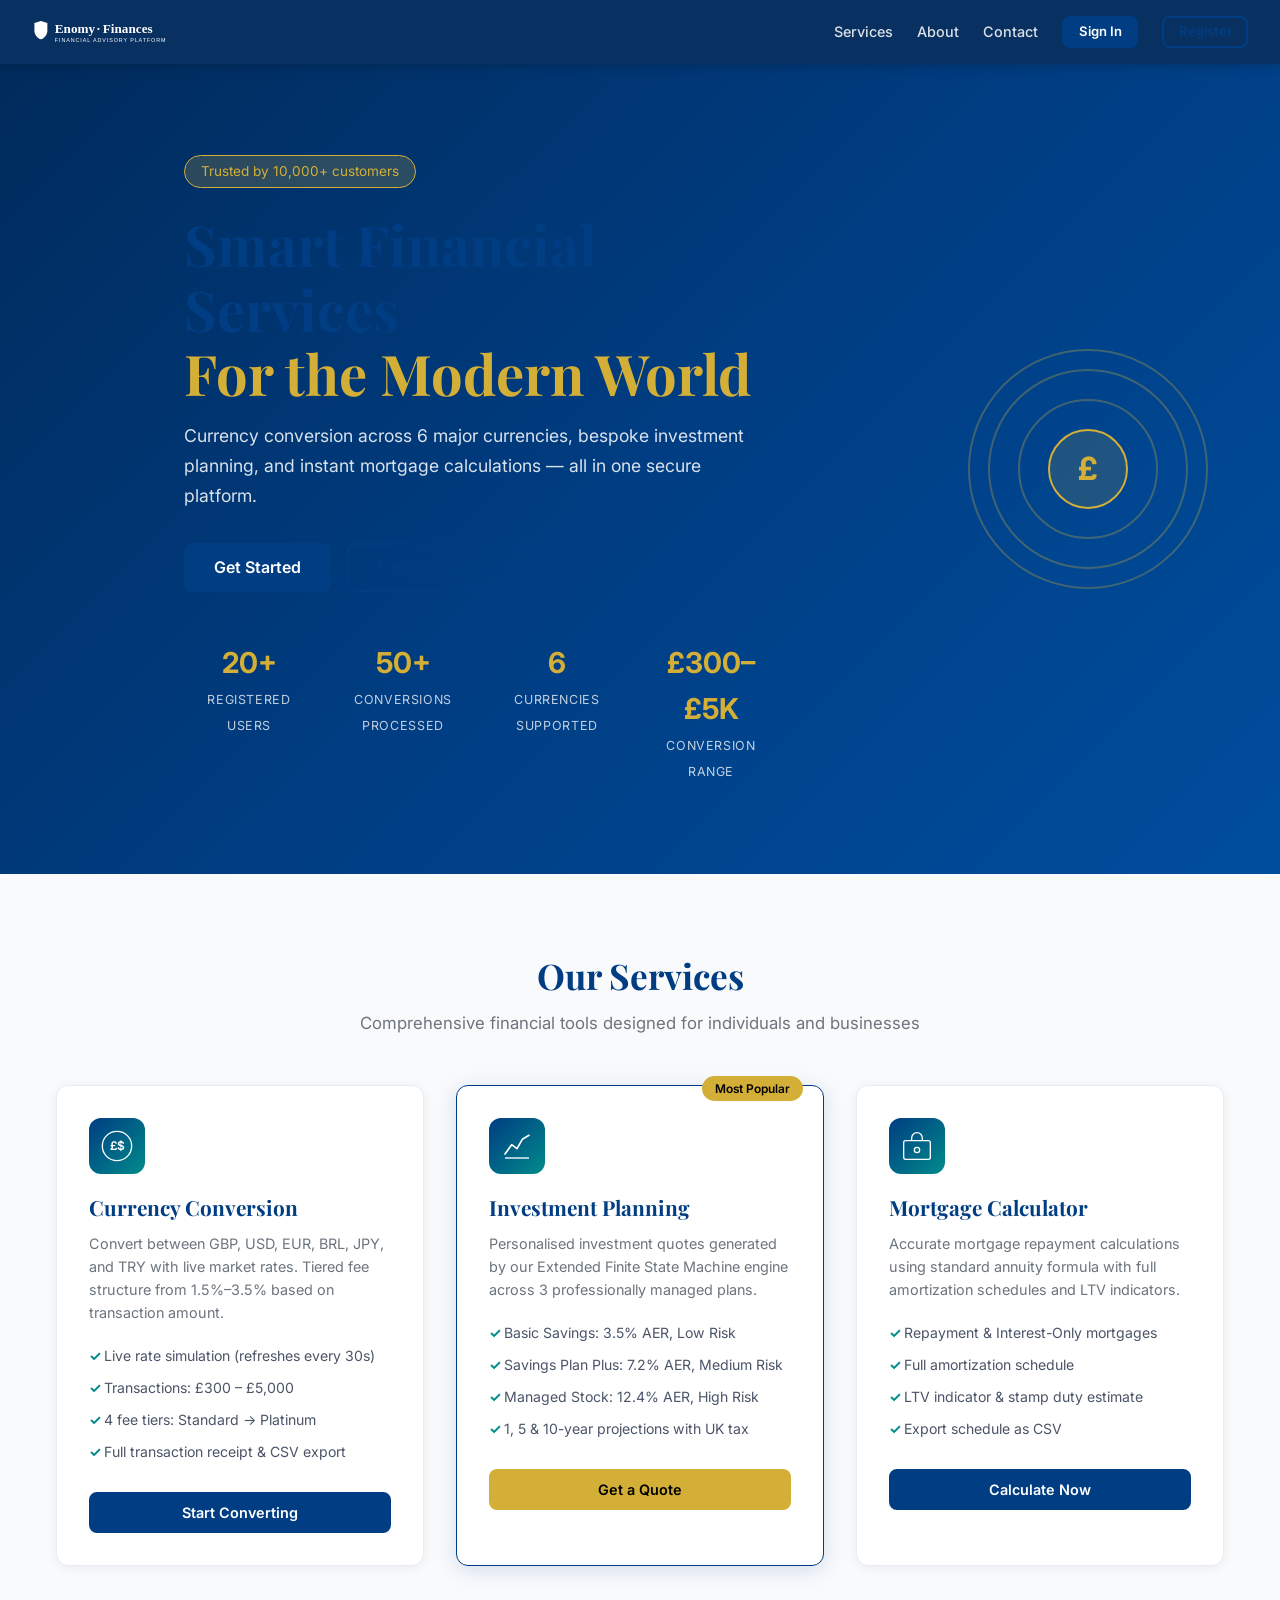
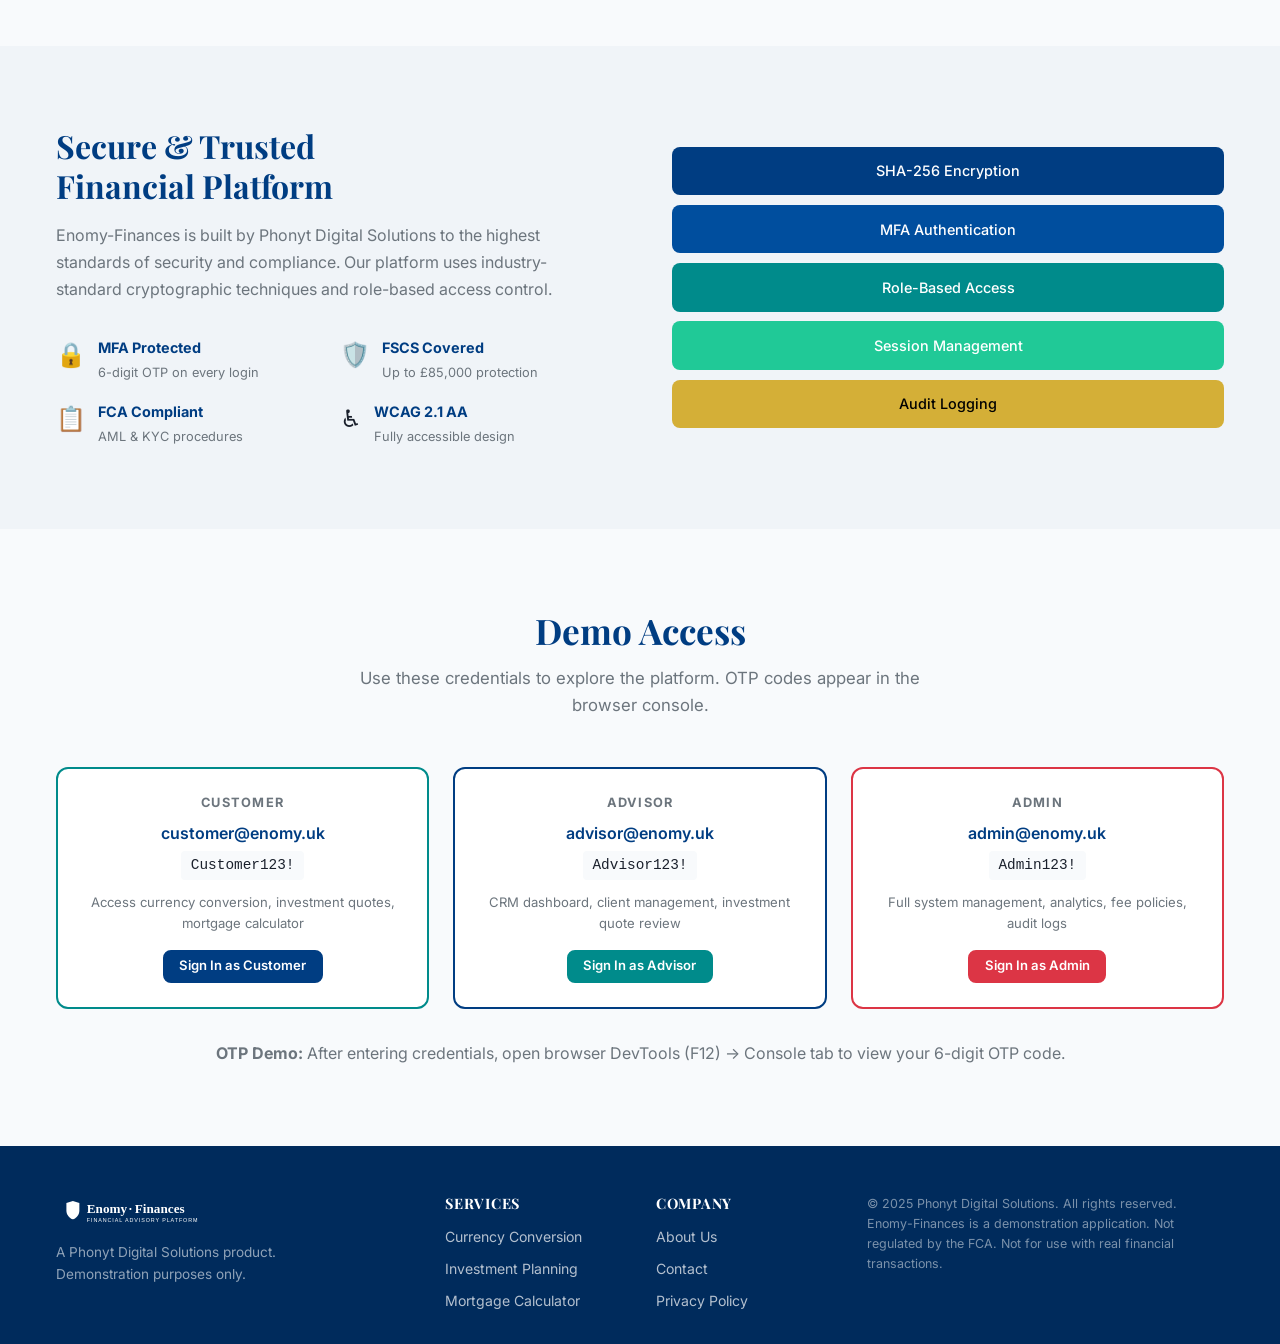
==== index.html @ 4d6f440e "Initial commit: Enomy-Finances platform v1.0 - MFA, Currency Conversion, Investment Quote Generator" ====
<!DOCTYPE html>
<html lang="en">
<head>
  <meta charset="UTF-8">
  <meta name="viewport" content="width=device-width, initial-scale=1.0">
  <meta name="description" content="Enomy-Finances — Professional currency conversion, investment planning, and mortgage calculation services by Phonyt Digital Solutions.">
  <title>Enomy-Finances | Phonyt Digital Solutions</title>
  <link rel="icon" type="image/svg+xml" href="assets/images/icons/favicon.svg">
  <link rel="preconnect" href="https://fonts.googleapis.com">
  <link rel="preconnect" href="https://fonts.gstatic.com" crossorigin>
  <link href="https://fonts.googleapis.com/css2?family=Playfair+Display:wght@400;600;700&family=Inter:wght@300;400;500;600;700&display=swap" rel="stylesheet">
  <link rel="stylesheet" href="css/global.css">
  <link rel="stylesheet" href="css/components.css">
</head>
<body>

  <!-- Skip navigation for accessibility -->
  <a href="#main-content" class="skip-nav">Skip to main content</a>

  <!-- ── Navbar ──────────────────────────────────────────────── -->
  <nav class="navbar" role="navigation" aria-label="Main navigation">
    <div class="navbar__brand">
      <img src="assets/images/logo.svg" alt="Enomy-Finances logo" class="navbar__logo" width="180" height="40">
    </div>
    <button class="navbar__toggle" id="navbar-toggle" aria-expanded="false" aria-controls="navbar-links" aria-label="Toggle navigation">
      <span></span><span></span><span></span>
    </button>
    <ul class="navbar__links" id="navbar-links" role="list">
      <li><a href="#services"   class="navbar__link">Services</a></li>
      <li><a href="#about"      class="navbar__link">About</a></li>
      <li><a href="#contact"    class="navbar__link">Contact</a></li>
      <li>
        <button class="btn btn-primary btn-sm" id="open-login-btn" aria-haspopup="dialog">
          Sign In
        </button>
      </li>
      <li>
        <button class="btn btn-ghost btn-sm" id="open-register-btn" aria-haspopup="dialog">
          Register
        </button>
      </li>
    </ul>
  </nav>

  <!-- ── Hero ──────────────────────────────────────────────────── -->
  <main id="main-content">
    <section class="hero" aria-label="Welcome banner">
      <div class="hero__content container">
        <div class="hero__badge">Trusted by 10,000+ customers</div>
        <h1 class="hero__title">
          Smart Financial Services<br>
          <span class="hero__title--accent">For the Modern World</span>
        </h1>
        <p class="hero__subtitle">
          Currency conversion across 6 major currencies, bespoke investment planning,
          and instant mortgage calculations — all in one secure platform.
        </p>
        <div class="hero__cta">
          <button class="btn btn-primary btn-lg" id="hero-signin-btn">
            Get Started
          </button>
          <a href="#services" class="btn btn-ghost btn-lg">
            Explore Services
          </a>
        </div>
        <div class="hero__stats" aria-label="Platform statistics">
          <div class="hero__stat">
            <span class="hero__stat-value" id="stat-users">20+</span>
            <span class="hero__stat-label">Registered Users</span>
          </div>
          <div class="hero__stat">
            <span class="hero__stat-value" id="stat-conversions">50+</span>
            <span class="hero__stat-label">Conversions Processed</span>
          </div>
          <div class="hero__stat">
            <span class="hero__stat-value">6</span>
            <span class="hero__stat-label">Currencies Supported</span>
          </div>
          <div class="hero__stat">
            <span class="hero__stat-value">£300–£5K</span>
            <span class="hero__stat-label">Conversion Range</span>
          </div>
        </div>
      </div>
      <div class="hero__visual" aria-hidden="true">
        <div class="hero__globe">
          <div class="globe-ring globe-ring--1"></div>
          <div class="globe-ring globe-ring--2"></div>
          <div class="globe-ring globe-ring--3"></div>
          <div class="globe-center">
            <span>£</span>
          </div>
        </div>
      </div>
    </section>

    <!-- ── Services ─────────────────────────────────────────── -->
    <section class="section section--light" id="services" aria-label="Our services">
      <div class="container">
        <div class="section__header">
          <h2 class="section__title">Our Services</h2>
          <p class="section__subtitle">Comprehensive financial tools designed for individuals and businesses</p>
        </div>
        <div class="services-grid" role="list">
          <article class="service-card" role="listitem">
            <div class="service-card__icon" aria-hidden="true">
              <svg viewBox="0 0 48 48" fill="none" xmlns="http://www.w3.org/2000/svg">
                <circle cx="24" cy="24" r="22" stroke="currentColor" stroke-width="2"/>
                <text x="24" y="30" text-anchor="middle" font-size="18" fill="currentColor" font-weight="600">£$</text>
              </svg>
            </div>
            <h3 class="service-card__title">Currency Conversion</h3>
            <p class="service-card__desc">
              Convert between GBP, USD, EUR, BRL, JPY, and TRY with live market rates.
              Tiered fee structure from 1.5%–3.5% based on transaction amount.
            </p>
            <ul class="service-card__features">
              <li>Live rate simulation (refreshes every 30s)</li>
              <li>Transactions: £300 – £5,000</li>
              <li>4 fee tiers: Standard → Platinum</li>
              <li>Full transaction receipt &amp; CSV export</li>
            </ul>
            <button class="btn btn-primary service-card__cta" onclick="document.getElementById('open-login-btn').click()">
              Start Converting
            </button>
          </article>

          <article class="service-card service-card--featured" role="listitem">
            <div class="service-card__badge">Most Popular</div>
            <div class="service-card__icon" aria-hidden="true">
              <svg viewBox="0 0 48 48" fill="none" xmlns="http://www.w3.org/2000/svg">
                <polyline points="6,36 16,22 24,28 32,14 42,8" stroke="currentColor" stroke-width="2.5" stroke-linecap="round" stroke-linejoin="round"/>
                <line x1="6" y1="42" x2="42" y2="42" stroke="currentColor" stroke-width="2"/>
              </svg>
            </div>
            <h3 class="service-card__title">Investment Planning</h3>
            <p class="service-card__desc">
              Personalised investment quotes generated by our Extended Finite State Machine
              engine across 3 professionally managed plans.
            </p>
            <ul class="service-card__features">
              <li>Basic Savings: 3.5% AER, Low Risk</li>
              <li>Savings Plan Plus: 7.2% AER, Medium Risk</li>
              <li>Managed Stock: 12.4% AER, High Risk</li>
              <li>1, 5 &amp; 10-year projections with UK tax</li>
            </ul>
            <button class="btn btn-accent service-card__cta" onclick="document.getElementById('open-login-btn').click()">
              Get a Quote
            </button>
          </article>

          <article class="service-card" role="listitem">
            <div class="service-card__icon" aria-hidden="true">
              <svg viewBox="0 0 48 48" fill="none" xmlns="http://www.w3.org/2000/svg">
                <rect x="4" y="16" width="40" height="28" rx="3" stroke="currentColor" stroke-width="2"/>
                <path d="M16 16V12a8 8 0 0 1 16 0v4" stroke="currentColor" stroke-width="2"/>
                <circle cx="24" cy="30" r="4" stroke="currentColor" stroke-width="2"/>
              </svg>
            </div>
            <h3 class="service-card__title">Mortgage Calculator</h3>
            <p class="service-card__desc">
              Accurate mortgage repayment calculations using standard annuity formula with
              full amortization schedules and LTV indicators.
            </p>
            <ul class="service-card__features">
              <li>Repayment &amp; Interest-Only mortgages</li>
              <li>Full amortization schedule</li>
              <li>LTV indicator &amp; stamp duty estimate</li>
              <li>Export schedule as CSV</li>
            </ul>
            <button class="btn btn-primary service-card__cta" onclick="document.getElementById('open-login-btn').click()">
              Calculate Now
            </button>
          </article>
        </div>
      </div>
    </section>

    <!-- ── About / Trust ────────────────────────────────────── -->
    <section class="section" id="about" aria-label="About Enomy-Finances">
      <div class="container">
        <div class="about-grid">
          <div class="about-grid__text">
            <h2>Secure &amp; Trusted<br>Financial Platform</h2>
            <p>
              Enomy-Finances is built by Phonyt Digital Solutions to the highest standards
              of security and compliance. Our platform uses industry-standard cryptographic
              techniques and role-based access control.
            </p>
            <div class="trust-badges">
              <div class="trust-badge">
                <span class="trust-badge__icon">🔒</span>
                <div>
                  <strong>MFA Protected</strong>
                  <small>6-digit OTP on every login</small>
                </div>
              </div>
              <div class="trust-badge">
                <span class="trust-badge__icon">🛡️</span>
                <div>
                  <strong>FSCS Covered</strong>
                  <small>Up to £85,000 protection</small>
                </div>
              </div>
              <div class="trust-badge">
                <span class="trust-badge__icon">📋</span>
                <div>
                  <strong>FCA Compliant</strong>
                  <small>AML &amp; KYC procedures</small>
                </div>
              </div>
              <div class="trust-badge">
                <span class="trust-badge__icon">♿</span>
                <div>
                  <strong>WCAG 2.1 AA</strong>
                  <small>Fully accessible design</small>
                </div>
              </div>
            </div>
          </div>
          <div class="about-grid__visual" aria-hidden="true">
            <div class="security-diagram">
              <div class="sec-layer sec-layer--1">SHA-256 Encryption</div>
              <div class="sec-layer sec-layer--2">MFA Authentication</div>
              <div class="sec-layer sec-layer--3">Role-Based Access</div>
              <div class="sec-layer sec-layer--4">Session Management</div>
              <div class="sec-layer sec-layer--5">Audit Logging</div>
            </div>
          </div>
        </div>
      </div>
    </section>

    <!-- ── Demo Credentials ─────────────────────────────────── -->
    <section class="section section--light" id="contact" aria-label="Demo credentials">
      <div class="container">
        <div class="section__header">
          <h2 class="section__title">Demo Access</h2>
          <p class="section__subtitle">Use these credentials to explore the platform. OTP codes appear in the browser console.</p>
        </div>
        <div class="demo-creds-grid">
          <div class="demo-cred-card demo-cred-card--customer">
            <div class="demo-cred-card__role">Customer</div>
            <div class="demo-cred-card__email">customer@enomy.uk</div>
            <div class="demo-cred-card__pass">Customer123!</div>
            <p class="demo-cred-card__note">Access currency conversion, investment quotes, mortgage calculator</p>
            <button class="btn btn-primary btn-sm" onclick="prefillLogin('customer@enomy.uk','Customer123!')">
              Sign In as Customer
            </button>
          </div>
          <div class="demo-cred-card demo-cred-card--advisor">
            <div class="demo-cred-card__role">Advisor</div>
            <div class="demo-cred-card__email">advisor@enomy.uk</div>
            <div class="demo-cred-card__pass">Advisor123!</div>
            <p class="demo-cred-card__note">CRM dashboard, client management, investment quote review</p>
            <button class="btn btn-secondary btn-sm" onclick="prefillLogin('advisor@enomy.uk','Advisor123!')">
              Sign In as Advisor
            </button>
          </div>
          <div class="demo-cred-card demo-cred-card--admin">
            <div class="demo-cred-card__role">Admin</div>
            <div class="demo-cred-card__email">admin@enomy.uk</div>
            <div class="demo-cred-card__pass">Admin123!</div>
            <p class="demo-cred-card__note">Full system management, analytics, fee policies, audit logs</p>
            <button class="btn btn-danger btn-sm" onclick="prefillLogin('admin@enomy.uk','Admin123!')">
              Sign In as Admin
            </button>
          </div>
        </div>
        <p class="text-center text-muted mt-lg">
          <strong>OTP Demo:</strong> After entering credentials, open browser DevTools (F12) &rarr; Console tab to view your 6-digit OTP code.
        </p>
      </div>
    </section>
  </main>

  <!-- ── Footer ────────────────────────────────────────────── -->
  <footer class="footer" role="contentinfo">
    <div class="footer__inner container">
      <div class="footer__brand">
        <img src="assets/images/logo.svg" alt="Enomy-Finances" width="160" height="36">
        <p>A Phonyt Digital Solutions product.<br>Demonstration purposes only.</p>
      </div>
      <div class="footer__links">
        <h4>Services</h4>
        <ul>
          <li><a href="#services">Currency Conversion</a></li>
          <li><a href="#services">Investment Planning</a></li>
          <li><a href="#services">Mortgage Calculator</a></li>
        </ul>
      </div>
      <div class="footer__links">
        <h4>Company</h4>
        <ul>
          <li><a href="#about">About Us</a></li>
          <li><a href="#contact">Contact</a></li>
          <li><a href="#" onclick="return false">Privacy Policy</a></li>
        </ul>
      </div>
      <div class="footer__legal">
        <p>&copy; 2025 Phonyt Digital Solutions. All rights reserved.</p>
        <p>Enomy-Finances is a demonstration application. Not regulated by the FCA.
        Not for use with real financial transactions.</p>
      </div>
    </div>
  </footer>

  <!-- ══════════════════════════════════════════════════════════
       MODALS
       ══════════════════════════════════════════════════════════ -->

  <!-- ── Login Modal ────────────────────────────────────────── -->
  <div class="modal" id="login-modal" role="dialog" aria-modal="true" aria-labelledby="login-modal-title" aria-hidden="true">
    <div class="modal__backdrop" onclick="closeLoginModal()"></div>
    <div class="modal__box modal__box--sm">
      <button class="modal__close" onclick="closeLoginModal()" aria-label="Close login modal">&times;</button>

      <!-- Step 1: Credentials -->
      <div id="login-step-1">
        <div class="modal__header">
          <img src="assets/images/logo.svg" alt="" class="modal__logo" width="140" height="32">
          <h2 class="modal__title" id="login-modal-title">Sign In</h2>
          <p class="modal__subtitle">Secure access to your financial portal</p>
        </div>
        <div class="modal__body">
          <div id="login-error" class="alert alert-danger" role="alert" style="display:none"></div>
          <div id="login-lockout" class="alert alert-warning" role="alert" style="display:none"></div>

          <div class="form-group">
            <label class="form-label" for="login-email">Email Address</label>
            <input type="email" id="login-email" class="form-input" placeholder="your@email.com"
                   autocomplete="username email" required aria-required="true">
          </div>
          <div class="form-group">
            <label class="form-label" for="login-password">Password</label>
            <div class="password-field">
              <input type="password" id="login-password" class="form-input" placeholder="Enter your password"
                     autocomplete="current-password" required aria-required="true">
              <button type="button" class="password-toggle" onclick="togglePassword('login-password', this)" aria-label="Toggle password visibility">
                <svg viewBox="0 0 24 24" fill="none" stroke="currentColor" stroke-width="2" aria-hidden="true">
                  <path d="M1 12s4-8 11-8 11 8 11 8-4 8-11 8-11-8-11-8z"/>
                  <circle cx="12" cy="12" r="3"/>
                </svg>
              </button>
            </div>
          </div>

          <button type="button" class="btn btn-primary btn-full" id="login-submit-btn" onclick="handleLoginSubmit()">
            Continue
          </button>
          <div class="modal__footer-links">
            <span>New to Enomy-Finances?</span>
            <button type="button" class="link-btn" onclick="switchToRegister()">Create account</button>
          </div>
        </div>
      </div>

      <!-- Step 2: OTP Verification -->
      <div id="login-step-2" style="display:none">
        <div class="modal__header">
          <div class="otp-header-icon" aria-hidden="true">🔐</div>
          <h2 class="modal__title">Verify Your Identity</h2>
          <p class="modal__subtitle" id="otp-subtitle">
            A 6-digit code has been sent to your registered contact.
            Check the browser console (F12) for your demo OTP.
          </p>
        </div>
        <div class="modal__body">
          <div id="otp-error" class="alert alert-danger" role="alert" style="display:none"></div>
          <div id="otp-attempts-warning" class="alert alert-warning" style="display:none"></div>

          <div class="otp-timer" role="timer" aria-live="polite">
            Code expires in: <strong id="otp-countdown">3:00</strong>
          </div>

          <div class="otp-input-group" role="group" aria-label="Enter 6-digit OTP">
            <input type="text" class="otp-input" maxlength="1" inputmode="numeric" pattern="[0-9]"
                   id="otp-0" aria-label="OTP digit 1" autocomplete="one-time-code">
            <input type="text" class="otp-input" maxlength="1" inputmode="numeric" pattern="[0-9]"
                   id="otp-1" aria-label="OTP digit 2">
            <input type="text" class="otp-input" maxlength="1" inputmode="numeric" pattern="[0-9]"
                   id="otp-2" aria-label="OTP digit 3">
            <input type="text" class="otp-input" maxlength="1" inputmode="numeric" pattern="[0-9]"
                   id="otp-3" aria-label="OTP digit 4">
            <input type="text" class="otp-input" maxlength="1" inputmode="numeric" pattern="[0-9]"
                   id="otp-4" aria-label="OTP digit 5">
            <input type="text" class="otp-input" maxlength="1" inputmode="numeric" pattern="[0-9]"
                   id="otp-5" aria-label="OTP digit 6">
          </div>

          <button type="button" class="btn btn-primary btn-full" id="otp-submit-btn" onclick="handleOTPSubmit()">
            Verify &amp; Sign In
          </button>
          <div class="modal__footer-links">
            <button type="button" class="link-btn" onclick="backToCredentials()">← Back</button>
            <button type="button" class="link-btn" id="resend-otp-btn" onclick="resendOTP()">Resend code</button>
          </div>
        </div>
      </div>
    </div>
  </div>

  <!-- ── Registration Modal ──────────────────────────────────── -->
  <div class="modal" id="register-modal" role="dialog" aria-modal="true" aria-labelledby="register-modal-title" aria-hidden="true">
    <div class="modal__backdrop" onclick="closeRegisterModal()"></div>
    <div class="modal__box">
      <button class="modal__close" onclick="closeRegisterModal()" aria-label="Close registration modal">&times;</button>
      <div class="modal__header">
        <img src="assets/images/logo.svg" alt="" class="modal__logo" width="140" height="32">
        <h2 class="modal__title" id="register-modal-title">Create Account</h2>
        <p class="modal__subtitle">Join Enomy-Finances today</p>
      </div>
      <div class="modal__body">
        <div id="register-error"   class="alert alert-danger"  role="alert" style="display:none"></div>
        <div id="register-success" class="alert alert-success" role="status"style="display:none"></div>

        <div class="form-row">
          <div class="form-group">
            <label class="form-label" for="reg-firstname">First Name</label>
            <input type="text" id="reg-firstname" class="form-input" placeholder="Jane" required autocomplete="given-name">
          </div>
          <div class="form-group">
            <label class="form-label" for="reg-lastname">Last Name</label>
            <input type="text" id="reg-lastname" class="form-input" placeholder="Smith" required autocomplete="family-name">
          </div>
        </div>
        <div class="form-group">
          <label class="form-label" for="reg-email">Email Address</label>
          <input type="email" id="reg-email" class="form-input" placeholder="jane@example.com" required autocomplete="email">
        </div>
        <div class="form-group">
          <label class="form-label" for="reg-phone">Phone Number (UK)</label>
          <input type="tel" id="reg-phone" class="form-input" placeholder="+44 7700 000000" autocomplete="tel">
        </div>
        <div class="form-group">
          <label class="form-label" for="reg-password">Password</label>
          <div class="password-field">
            <input type="password" id="reg-password" class="form-input" placeholder="Create a strong password"
                   required autocomplete="new-password" oninput="updatePasswordStrength(this.value)">
            <button type="button" class="password-toggle" onclick="togglePassword('reg-password', this)" aria-label="Toggle password visibility">
              <svg viewBox="0 0 24 24" fill="none" stroke="currentColor" stroke-width="2" aria-hidden="true">
                <path d="M1 12s4-8 11-8 11 8 11 8-4 8-11 8-11-8-11-8z"/>
                <circle cx="12" cy="12" r="3"/>
              </svg>
            </button>
          </div>
          <div class="password-strength" id="reg-strength-meter" aria-live="polite">
            <div class="password-strength__bar">
              <div class="strength-segment" id="seg-0"></div>
              <div class="strength-segment" id="seg-1"></div>
              <div class="strength-segment" id="seg-2"></div>
              <div class="strength-segment" id="seg-3"></div>
            </div>
            <span class="password-strength__label" id="strength-label"></span>
          </div>
          <div id="password-hints" class="form-hint"></div>
        </div>
        <div class="form-group">
          <label class="form-label" for="reg-confirm">Confirm Password</label>
          <input type="password" id="reg-confirm" class="form-input" placeholder="Repeat your password"
                 required autocomplete="new-password">
        </div>
        <div class="form-check">
          <input type="checkbox" id="reg-terms" class="form-check-input" required>
          <label for="reg-terms" class="form-check-label">
            I agree to the <a href="#" onclick="return false">Terms of Service</a> and <a href="#" onclick="return false">Privacy Policy</a>
          </label>
        </div>

        <button type="button" class="btn btn-primary btn-full" id="register-submit-btn" onclick="handleRegisterSubmit()">
          Create Account
        </button>
        <div class="modal__footer-links">
          <span>Already have an account?</span>
          <button type="button" class="link-btn" onclick="switchToLogin()">Sign in</button>
        </div>
      </div>
    </div>
  </div>

  <!-- ── Toast Container ──────────────────────────────────── -->
  <div id="toast-container" class="toast-container" aria-live="polite" aria-atomic="false"></div>

  <!-- ══════════════════════════════════════════════════════════
       SCRIPTS — load order matters
       ══════════════════════════════════════════════════════════ -->
  <script src="js/security.js"></script>
  <script src="js/database.js"></script>
  <script src="js/utils.js"></script>
  <script src="data/seed-data.js"></script>
  <script src="js/auth.js"></script>

  <script>
    'use strict';

    // ── Seed database on first load ─────────────────────────
    (function initDB() {
      if (!localStorage.getItem('ef_initialized')) {
        if (typeof SEED_DATA !== 'undefined') {
          db.seedDatabase(SEED_DATA);
          localStorage.setItem('ef_initialized', '1');
          console.log('%c[Enomy-Finances] Demo database seeded.', 'color:#008B8B;font-weight:bold');
        }
      }
    })();

    // ── Live stat counters ──────────────────────────────────
    (function updateStats() {
      const stats = db.getSystemStats();
      const usersEl = document.getElementById('stat-users');
      const convEl  = document.getElementById('stat-conversions');
      if (usersEl) usersEl.textContent = stats.totalUsers + '+';
      if (convEl)  convEl.textContent  = stats.totalConversions + '+';
    })();

    // ── Redirect if already authenticated ──────────────────
    (function checkAuth() {
      if (typeof auth !== 'undefined' && auth.isAuthenticated()) {
        const user = auth.getCurrentUser();
        if (user) {
          const destinations = { Customer: 'customer-portal.html', Advisor: 'advisor-portal.html', Admin: 'admin-portal.html' };
          const dest = destinations[user.role];
          if (dest) window.location.href = dest;
        }
      }
    })();

    // ── OTP state ───────────────────────────────────────────
    let _otpCountdownTimer = null;
    let _pendingUserEmail  = null;

    // ── Modal helpers ───────────────────────────────────────
    function openLoginModal() {
      const m = document.getElementById('login-modal');
      m.style.display = 'flex';
      m.setAttribute('aria-hidden', 'false');
      document.getElementById('login-step-1').style.display = 'block';
      document.getElementById('login-step-2').style.display = 'none';
      clearLoginErrors();
      document.getElementById('login-email')?.focus();
    }

    function closeLoginModal() {
      const m = document.getElementById('login-modal');
      m.style.display = 'none';
      m.setAttribute('aria-hidden', 'true');
      stopOTPCountdown();
    }

    function openRegisterModal() {
      const m = document.getElementById('register-modal');
      m.style.display = 'flex';
      m.setAttribute('aria-hidden', 'false');
      document.getElementById('reg-firstname')?.focus();
    }

    function closeRegisterModal() {
      const m = document.getElementById('register-modal');
      m.style.display = 'none';
      m.setAttribute('aria-hidden', 'true');
    }

    function switchToRegister() { closeLoginModal(); openRegisterModal(); }
    function switchToLogin()    { closeRegisterModal(); openLoginModal(); }
    function prefillLogin(email, pass) {
      openLoginModal();
      setTimeout(() => {
        document.getElementById('login-email').value    = email;
        document.getElementById('login-password').value = pass;
      }, 50);
    }

    function clearLoginErrors() {
      ['login-error','login-lockout','otp-error','otp-attempts-warning'].forEach(id => {
        const el = document.getElementById(id);
        if (el) { el.style.display = 'none'; el.textContent = ''; }
      });
    }

    function showLoginError(msg) {
      const el = document.getElementById('login-error');
      if (el) { el.textContent = msg; el.style.display = 'block'; }
    }

    function showOTPError(msg) {
      const el = document.getElementById('otp-error');
      if (el) { el.textContent = msg; el.style.display = 'block'; }
    }

    // ── Login Step 1 ────────────────────────────────────────
    async function handleLoginSubmit() {
      const email    = document.getElementById('login-email')?.value?.trim();
      const password = document.getElementById('login-password')?.value;
      const btn      = document.getElementById('login-submit-btn');
      clearLoginErrors();

      if (!email || !password) { showLoginError('Please enter your email and password.'); return; }

      btn.disabled = true; btn.textContent = 'Signing in…';

      try {
        const result = await auth.login(email, password);

        if (result.success) {
          _pendingUserEmail = email;
          // Show step 2
          document.getElementById('login-step-1').style.display = 'none';
          document.getElementById('login-step-2').style.display = 'block';
          startOTPCountdown(180); // 3 minutes
          document.getElementById('otp-0')?.focus();
        } else {
          if (result.locked) {
            const lockoutEl = document.getElementById('login-lockout');
            if (lockoutEl) {
              lockoutEl.textContent = result.message || 'Account locked due to too many failed attempts. Please try again in 15 minutes.';
              lockoutEl.style.display = 'block';
            }
          } else {
            showLoginError(result.message || 'Invalid email or password.');
          }
        }
      } catch (e) {
        console.error('[Login]', e);
        showLoginError('An unexpected error occurred. Please try again.');
      } finally {
        btn.disabled = false; btn.textContent = 'Continue';
      }
    }

    function backToCredentials() {
      stopOTPCountdown();
      document.getElementById('login-step-1').style.display = 'block';
      document.getElementById('login-step-2').style.display = 'none';
      clearOTPInputs();
    }

    async function resendOTP() {
      stopOTPCountdown();
      clearOTPInputs();
      clearLoginErrors();

      if (!_pendingUserEmail) return;
      const user = db.findUserByEmail(_pendingUserEmail);
      if (user) {
        auth.generateAndSendOTP(user);
        startOTPCountdown(180);
        showToast('A new OTP code has been sent. Check the browser console.', 'info');
      }
    }

    // ── Login Step 2 (OTP) ──────────────────────────────────
    async function handleOTPSubmit() {
      const digits = Array.from({ length: 6 }, (_, i) => document.getElementById(`otp-${i}`)?.value || '').join('');
      const btn    = document.getElementById('otp-submit-btn');

      if (digits.length !== 6 || !/^\d{6}$/.test(digits)) {
        showOTPError('Please enter all 6 digits of your OTP code.'); return;
      }

      btn.disabled = true; btn.textContent = 'Verifying…';

      try {
        const result = await auth.completeLogin(digits);

        if (result.success) {
          stopOTPCountdown();
          closeLoginModal();

          // Redirect based on role
          const destinations = { Customer: 'customer-portal.html', Advisor: 'advisor-portal.html', Admin: 'admin-portal.html' };
          const dest = destinations[result.user?.role];
          if (dest) {
            showToast(`Welcome back, ${result.user?.name || result.user?.fullName || 'User'}!`, 'success');
            setTimeout(() => window.location.href = dest, 800);
          } else {
            showLoginError('Unknown role. Contact support.');
          }
        } else {
          const warning = document.getElementById('otp-attempts-warning');
          showOTPError(result.message || 'Invalid OTP code.');
          if (result.attemptsLeft !== undefined && warning) {
            warning.textContent = `${result.attemptsLeft} attempt${result.attemptsLeft !== 1 ? 's' : ''} remaining.`;
            warning.style.display = 'block';
          }
          clearOTPInputs();
          document.getElementById('otp-0')?.focus();
        }
      } catch (e) {
        console.error('[OTP]', e);
        showOTPError('Verification failed. Please try again.');
      } finally {
        btn.disabled = false; btn.textContent = 'Verify & Sign In';
      }
    }

    function clearOTPInputs() {
      for (let i = 0; i < 6; i++) {
        const el = document.getElementById(`otp-${i}`);
        if (el) el.value = '';
      }
    }

    // ── OTP countdown ───────────────────────────────────────
    function startOTPCountdown(seconds) {
      const el = document.getElementById('otp-countdown');
      let remaining = seconds;

      function tick() {
        if (!el) return;
        const m = Math.floor(remaining / 60);
        const s = remaining % 60;
        el.textContent = `${m}:${String(s).padStart(2, '0')}`;
        if (remaining <= 0) {
          stopOTPCountdown();
          showOTPError('OTP code has expired. Please request a new code.');
          document.getElementById('otp-submit-btn')?.setAttribute('disabled', 'true');
          return;
        }
        if (remaining <= 30) el.style.color = '#DC3545';
        remaining--;
      }

      tick();
      _otpCountdownTimer = setInterval(tick, 1000);
    }

    function stopOTPCountdown() {
      if (_otpCountdownTimer) { clearInterval(_otpCountdownTimer); _otpCountdownTimer = null; }
      const el = document.getElementById('otp-countdown');
      if (el) { el.textContent = '3:00'; el.style.color = ''; }
    }

    // ── OTP input: auto-advance & paste ────────────────────
    document.querySelectorAll('.otp-input').forEach((input, idx, inputs) => {
      input.addEventListener('input', e => {
        const val = e.target.value.replace(/\D/g, '');
        e.target.value = val.slice(0, 1);
        if (val && idx < inputs.length - 1) inputs[idx + 1].focus();
        if (idx === inputs.length - 1 && val) handleOTPSubmit();
      });
      input.addEventListener('keydown', e => {
        if (e.key === 'Backspace' && !e.target.value && idx > 0) inputs[idx - 1].focus();
        if (e.key === 'ArrowLeft'  && idx > 0) inputs[idx - 1].focus();
        if (e.key === 'ArrowRight' && idx < inputs.length - 1) inputs[idx + 1].focus();
      });
      input.addEventListener('paste', e => {
        e.preventDefault();
        const pasted = (e.clipboardData || window.clipboardData).getData('text').replace(/\D/g, '').slice(0, 6);
        pasted.split('').forEach((ch, i) => { if (inputs[idx + i]) inputs[idx + i].value = ch; });
        const next = inputs[Math.min(idx + pasted.length, inputs.length - 1)];
        next?.focus();
        if (pasted.length === 6) setTimeout(handleOTPSubmit, 50);
      });
    });

    // ── Register handler ─────────────────────────────────────
    async function handleRegisterSubmit() {
      const btn    = document.getElementById('register-submit-btn');
      const errEl  = document.getElementById('register-error');
      const succEl = document.getElementById('register-success');
      if (errEl)  { errEl.style.display = 'none'; errEl.textContent = ''; }
      if (succEl) succEl.style.display = 'none';

      const firstName = document.getElementById('reg-firstname')?.value?.trim();
      const lastName  = document.getElementById('reg-lastname')?.value?.trim();
      const email     = document.getElementById('reg-email')?.value?.trim();
      const phone     = document.getElementById('reg-phone')?.value?.trim();
      const password  = document.getElementById('reg-password')?.value;
      const confirm   = document.getElementById('reg-confirm')?.value;
      const terms     = document.getElementById('reg-terms')?.checked;

      if (!firstName || !lastName) { if (errEl) { errEl.textContent = 'Please enter your full name.'; errEl.style.display = 'block'; } return; }
      if (!email) { if (errEl) { errEl.textContent = 'Please enter your email address.'; errEl.style.display = 'block'; } return; }
      if (!password) { if (errEl) { errEl.textContent = 'Please create a password.'; errEl.style.display = 'block'; } return; }
      if (password !== confirm) { if (errEl) { errEl.textContent = 'Passwords do not match.'; errEl.style.display = 'block'; } return; }
      if (!terms) { if (errEl) { errEl.textContent = 'You must agree to the Terms of Service.'; errEl.style.display = 'block'; } return; }

      btn.disabled = true; btn.textContent = 'Creating account…';

      try {
        const result = await auth.register({
          name: `${firstName} ${lastName}`,
          fullName: `${firstName} ${lastName}`,
          email, phone, password, role: 'Customer'
        });

        if (result.success) {
          if (succEl) { succEl.textContent = 'Account created! Redirecting to sign in…'; succEl.style.display = 'block'; }
          setTimeout(() => { closeRegisterModal(); openLoginModal(); }, 1500);
        } else {
          if (errEl) { errEl.textContent = result.message || 'Registration failed. Please try again.'; errEl.style.display = 'block'; }
        }
      } catch (e) {
        console.error('[Register]', e);
        if (errEl) { errEl.textContent = 'Unexpected error. Please try again.'; errEl.style.display = 'block'; }
      } finally {
        btn.disabled = false; btn.textContent = 'Create Account';
      }
    }

    // ── Password strength meter ──────────────────────────────
    function updatePasswordStrength(password) {
      if (typeof analyzePasswordStrength === 'undefined') return;
      const result   = analyzePasswordStrength(password);
      const segments = document.querySelectorAll('.strength-segment');
      const labelEl  = document.getElementById('strength-label');
      const hintsEl  = document.getElementById('password-hints');

      segments.forEach((seg, i) => {
        seg.style.backgroundColor = i < result.score ? result.color : '#E2E8F0';
      });

      if (labelEl) { labelEl.textContent = password ? result.label : ''; labelEl.style.color = result.color; }
      if (hintsEl && result.suggestions.length) {
        hintsEl.textContent = result.suggestions[0];
        hintsEl.style.color = '#6C757D';
      } else if (hintsEl) {
        hintsEl.textContent = '';
      }
    }

    // ── Toggle password visibility ──────────────────────────
    function togglePassword(inputId, btn) {
      const input = document.getElementById(inputId);
      if (!input) return;
      const isText = input.type === 'text';
      input.type = isText ? 'password' : 'text';
      btn.setAttribute('aria-label', isText ? 'Show password' : 'Hide password');
    }

    // ── Navbar toggle (mobile) ──────────────────────────────
    document.getElementById('navbar-toggle')?.addEventListener('click', function() {
      const links   = document.getElementById('navbar-links');
      const expanded = this.getAttribute('aria-expanded') === 'true';
      this.setAttribute('aria-expanded', !expanded);
      links?.classList.toggle('navbar__links--open');
    });

    // ── Keyboard: close modals with Escape ──────────────────
    document.addEventListener('keydown', e => {
      if (e.key === 'Escape') {
        closeLoginModal();
        closeRegisterModal();
      }
    });

    // ── Bind open buttons ───────────────────────────────────
    document.getElementById('open-login-btn')?.addEventListener('click', openLoginModal);
    document.getElementById('open-register-btn')?.addEventListener('click', openRegisterModal);
    document.getElementById('hero-signin-btn')?.addEventListener('click', openLoginModal);

    // ── Enter key submit ────────────────────────────────────
    document.getElementById('login-password')?.addEventListener('keydown', e => { if (e.key === 'Enter') handleLoginSubmit(); });
    document.getElementById('login-email')?.addEventListener('keydown', e => { if (e.key === 'Enter') document.getElementById('login-password')?.focus(); });

    // ── showToast shim (before utils.js fully initialised) ──
    function showToast(msg, type = 'info', duration = 3000, title = '') {
      if (typeof window._showToast !== 'undefined') { window._showToast(msg, type, duration, title); return; }
      const container = document.getElementById('toast-container');
      if (!container) return;
      const toast = document.createElement('div');
      toast.className = `toast toast--${type}`;
      toast.innerHTML = `${title ? `<strong>${title}</strong> ` : ''}${msg}`;
      container.appendChild(toast);
      setTimeout(() => { toast.classList.add('toast--hiding'); setTimeout(() => toast.remove(), 400); }, duration);
    }
  </script>

  <style>
    /* ── Landing page specific styles ────────────────────── */
    .hero { display: flex; align-items: center; min-height: 90vh; background: linear-gradient(135deg, #002B5C 0%, #003D82 50%, #004E9E 100%); color: #fff; overflow: hidden; position: relative; padding: 4rem 2rem; }
    .hero__content { flex: 1; max-width: 640px; z-index: 1; }
    .hero__badge { display: inline-block; background: rgba(212,175,55,0.2); color: #D4AF37; border: 1px solid #D4AF37; padding: .3rem 1rem; border-radius: 20px; font-size: .85rem; margin-bottom: 1.5rem; }
    .hero__title { font-size: clamp(2.2rem, 5vw, 3.5rem); font-family: 'Playfair Display', serif; margin-bottom: 1rem; line-height: 1.15; }
    .hero__title--accent { color: #D4AF37; }
    .hero__subtitle { font-size: 1.1rem; opacity: .85; margin-bottom: 2rem; line-height: 1.7; }
    .hero__cta { display: flex; gap: 1rem; flex-wrap: wrap; margin-bottom: 3rem; }
    .hero__stats { display: grid; grid-template-columns: repeat(4, 1fr); gap: 1.5rem; }
    .hero__stat { text-align: center; }
    .hero__stat-value { display: block; font-size: 1.8rem; font-weight: 700; color: #D4AF37; }
    .hero__stat-label { font-size: .78rem; opacity: .75; text-transform: uppercase; letter-spacing: .05em; }
    .hero__visual { flex: 0 0 320px; display: flex; align-items: center; justify-content: center; }
    .hero__globe { position: relative; width: 240px; height: 240px; }
    .globe-ring { position: absolute; border: 2px solid rgba(212,175,55,0.3); border-radius: 50%; animation: spin linear infinite; }
    .globe-ring--1 { inset: 0; animation-duration: 12s; }
    .globe-ring--2 { inset: 20px; animation-duration: 20s; animation-direction: reverse; }
    .globe-ring--3 { inset: 50px; animation-duration: 8s; }
    .globe-center { position: absolute; inset: 80px; background: rgba(212,175,55,0.15); border: 2px solid #D4AF37; border-radius: 50%; display: flex; align-items: center; justify-content: center; font-size: 2rem; font-weight: 700; color: #D4AF37; }
    @keyframes spin { to { transform: rotate(360deg); } }

    .section { padding: 5rem 2rem; }
    .section--light { background: #F8FAFC; }
    .section__header { text-align: center; margin-bottom: 3rem; }
    .section__title { font-size: 2.2rem; font-family: 'Playfair Display', serif; color: #003D82; margin-bottom: .75rem; }
    .section__subtitle { color: #6C757D; font-size: 1.05rem; max-width: 600px; margin: 0 auto; }

    .services-grid { display: grid; grid-template-columns: repeat(auto-fit, minmax(280px, 1fr)); gap: 2rem; }
    .service-card { background: #fff; border-radius: 12px; padding: 2rem; box-shadow: 0 2px 12px rgba(0,0,0,.06); border: 1px solid #E8EDF5; position: relative; transition: transform .2s, box-shadow .2s; }
    .service-card:hover { transform: translateY(-4px); box-shadow: 0 8px 24px rgba(0,61,130,.12); }
    .service-card--featured { border-color: #003D82; box-shadow: 0 4px 20px rgba(0,61,130,.15); }
    .service-card__badge { position: absolute; top: -10px; right: 20px; background: #D4AF37; color: #000; padding: .2rem .8rem; border-radius: 20px; font-size: .75rem; font-weight: 600; }
    .service-card__icon { width: 56px; height: 56px; background: linear-gradient(135deg, #003D82, #008B8B); border-radius: 12px; padding: 12px; margin-bottom: 1.25rem; color: #fff; }
    .service-card__title { font-size: 1.3rem; font-family: 'Playfair Display', serif; color: #003D82; margin-bottom: .75rem; }
    .service-card__desc { color: #6C757D; font-size: .9rem; margin-bottom: 1rem; line-height: 1.6; }
    .service-card__features { list-style: none; padding: 0; margin-bottom: 1.5rem; }
    .service-card__features li { padding: .3rem 0; color: #4A5568; font-size: .88rem; }
    .service-card__features li::before { content: '✓ '; color: #008B8B; font-weight: 700; }
    .service-card__cta { width: 100%; }

    .about-grid { display: grid; grid-template-columns: 1fr 1fr; gap: 4rem; align-items: center; }
    .about-grid h2 { font-size: 2rem; font-family: 'Playfair Display', serif; color: #003D82; margin-bottom: 1rem; }
    .about-grid p { color: #6C757D; line-height: 1.7; margin-bottom: 2rem; }
    .trust-badges { display: grid; grid-template-columns: 1fr 1fr; gap: 1rem; }
    .trust-badge { display: flex; gap: .75rem; align-items: flex-start; }
    .trust-badge__icon { font-size: 1.5rem; flex-shrink: 0; }
    .trust-badge strong { display: block; color: #003D82; font-size: .9rem; }
    .trust-badge small { color: #6C757D; font-size: .8rem; }
    .security-diagram { display: flex; flex-direction: column; gap: .6rem; }
    .sec-layer { padding: .8rem 1.5rem; border-radius: 8px; font-weight: 500; font-size: .9rem; text-align: center; }
    .sec-layer--1 { background: #003D82; color: #fff; }
    .sec-layer--2 { background: #004E9E; color: #fff; }
    .sec-layer--3 { background: #008B8B; color: #fff; }
    .sec-layer--4 { background: #20c997; color: #fff; }
    .sec-layer--5 { background: #D4AF37; color: #000; }

    .demo-creds-grid { display: grid; grid-template-columns: repeat(auto-fit, minmax(250px, 1fr)); gap: 1.5rem; }
    .demo-cred-card { background: #fff; border-radius: 12px; padding: 1.5rem; border: 2px solid; text-align: center; }
    .demo-cred-card--customer { border-color: #008B8B; }
    .demo-cred-card--advisor  { border-color: #003D82; }
    .demo-cred-card--admin    { border-color: #DC3545; }
    .demo-cred-card__role { font-size: .8rem; font-weight: 700; text-transform: uppercase; letter-spacing: .1em; color: #6C757D; margin-bottom: .5rem; }
    .demo-cred-card__email { font-size: 1rem; font-weight: 600; color: #003D82; margin-bottom: .25rem; }
    .demo-cred-card__pass { font-family: monospace; font-size: .9rem; background: #F8FAFC; padding: .2rem .6rem; border-radius: 4px; margin-bottom: .75rem; display: inline-block; }
    .demo-cred-card__note { font-size: .82rem; color: #6C757D; margin-bottom: 1rem; }

    .footer { background: #002B5C; color: rgba(255,255,255,.8); padding: 3rem 2rem 1.5rem; }
    .footer__inner { display: grid; grid-template-columns: 2fr 1fr 1fr 2fr; gap: 2rem; }
    .footer__brand img { margin-bottom: .75rem; filter: brightness(0) invert(1); }
    .footer__brand p { font-size: .85rem; opacity: .7; }
    .footer__links h4 { color: #fff; margin-bottom: .75rem; font-size: .9rem; text-transform: uppercase; letter-spacing: .05em; }
    .footer__links ul { list-style: none; padding: 0; }
    .footer__links li { margin-bottom: .4rem; }
    .footer__links a { color: rgba(255,255,255,.7); text-decoration: none; font-size: .88rem; }
    .footer__links a:hover { color: #D4AF37; }
    .footer__legal { font-size: .78rem; opacity: .6; }

    .modal__logo { display: block; margin: 0 auto 1rem; }
    .otp-header-icon { text-align: center; font-size: 2.5rem; margin-bottom: .5rem; }
    .otp-timer { text-align: center; margin-bottom: 1.25rem; padding: .5rem; background: #F8FAFC; border-radius: 6px; font-size: .9rem; }
    .modal__footer-links { display: flex; justify-content: center; gap: .5rem; margin-top: 1rem; font-size: .87rem; color: #6C757D; }
    .link-btn { background: none; border: none; color: #003D82; cursor: pointer; font-size: .87rem; padding: 0; text-decoration: underline; }
    .link-btn:hover { color: #008B8B; }

    @media (max-width: 768px) {
      .hero { flex-direction: column; text-align: center; }
      .hero__stats { grid-template-columns: 2fr 2fr; }
      .hero__cta { justify-content: center; }
      .hero__visual { display: none; }
      .about-grid { grid-template-columns: 1fr; }
      .trust-badges { grid-template-columns: 1fr; }
      .footer__inner { grid-template-columns: 1fr 1fr; }
    }
    @media (max-width: 480px) {
      .hero__stats { grid-template-columns: 1fr 1fr; }
      .footer__inner { grid-template-columns: 1fr; }
    }
  </style>
</body>
</html>
---- css/global.css ----
/* ============================================================
   ENOMY-FINANCES | global.css
   Design Tokens, Reset, Typography, Layout Utilities
   ============================================================ */

@import url('https://fonts.googleapis.com/css2?family=Playfair+Display:wght@400;600;700&family=Inter:wght@300;400;500;600;700&display=swap');

/* ── Design Tokens ───────────────────────────────────────────── */
:root {
  --c-primary:       #003D82;
  --c-primary-dark:  #002B5C;
  --c-primary-light: #004E9E;
  --c-teal:          #008B8B;
  --c-teal-light:    #00AAAA;
  --c-gold:          #D4AF37;
  --c-success:       #28A745;
  --c-warning:       #FFC107;
  --c-danger:        #DC3545;
  --c-info:          #17A2B8;
  --c-accent:        #20c997;
  --c-muted:         #6C757D;
  --c-white:         #FFFFFF;
  --c-bg:            #F0F4F8;
  --c-surface:       #FFFFFF;
  --c-border:        #E2E8F0;
  --c-text:          #1A202C;
  --c-text-2:        #4A5568;
  --c-text-3:        #718096;

  --font-sans:  'Inter', 'Segoe UI', system-ui, sans-serif;
  --font-serif: 'Playfair Display', Georgia, serif;
  --font-mono:  'Consolas', 'Roboto Mono', monospace;

  --sidebar-w:  240px;
  --header-h:   60px;
  --radius-sm:  4px;
  --radius:     8px;
  --radius-md:  10px;
  --radius-lg:  14px;
  --radius-xl:  20px;
  --shadow-sm:  0 1px 4px rgba(0,0,0,.08);
  --shadow:     0 2px 10px rgba(0,0,0,.10);
  --shadow-md:  0 4px 20px rgba(0,0,0,.12);
  --shadow-lg:  0 8px 32px rgba(0,0,0,.15);
  --transition: 220ms ease;
}

/* ── Reset ───────────────────────────────────────────────────── */
*,*::before,*::after { box-sizing: border-box; margin: 0; padding: 0; }
html { scroll-behavior: smooth; }
body {
  font-family: var(--font-sans);
  font-size: 1rem;
  color: var(--c-text);
  background: var(--c-bg);
  line-height: 1.6;
  -webkit-font-smoothing: antialiased;
}
img, svg { display: block; max-width: 100%; }
a { color: var(--c-primary); text-decoration: none; }
a:hover { text-decoration: underline; }
ul, ol { list-style: none; }
button, input, select, textarea { font-family: inherit; font-size: inherit; }
button { cursor: pointer; }
code {
  font-family: var(--font-mono);
  font-size: .85em;
  background: #EEF2F7;
  padding: .1em .4em;
  border-radius: 3px;
}

/* ── Typography ──────────────────────────────────────────────── */
h1,h2,h3,h4,h5,h6 {
  font-family: var(--font-serif);
  line-height: 1.25;
  color: var(--c-primary);
}
h1 { font-size: 1.875rem; }
h2 { font-size: 1.5rem; }
h3 { font-size: 1.25rem; }
h4 { font-size: 1.1rem; }
h5,h6 { font-size: 1rem; }

/* ── Container ───────────────────────────────────────────────── */
.container {
  width: 100%;
  max-width: 1280px;
  margin: 0 auto;
  padding: 0 1.5rem;
}

/* ── Skip nav ────────────────────────────────────────────────── */
.skip-nav {
  position: absolute;
  top: -120px;
  left: 1rem;
  background: var(--c-primary);
  color: #fff;
  padding: .5rem 1rem;
  border-radius: var(--radius);
  font-weight: 600;
  z-index: 9999;
  transition: top var(--transition);
}
.skip-nav:focus { top: 1rem; }

/* ── Portal body ─────────────────────────────────────────────── */
.portal-body {
  background: var(--c-bg);
  min-height: 100vh;
  overflow-x: hidden;
}

/* ── Utility: display ────────────────────────────────────────── */
.d-flex        { display: flex; }
.d-block       { display: block; }
.d-none        { display: none !important; }
.d-inline-flex { display: inline-flex; }

/* ── Utility: flex ───────────────────────────────────────────── */
.align-center    { align-items: center; }
.justify-between { justify-content: space-between; }
.justify-center  { justify-content: center; }
.flex-1          { flex: 1; }
.flex-col        { flex-direction: column; }
.flex-wrap       { flex-wrap: wrap; }

/* ── Utility: spacing ────────────────────────────────────────── */
.mt-xs { margin-top: .25rem; }
.mt-sm { margin-top: .5rem; }
.mt-md { margin-top: 1rem; }
.mt-lg { margin-top: 2rem; }
.mb-sm { margin-bottom: .5rem; }
.mb-md { margin-bottom: 1rem; }
.ml-auto { margin-left: auto; }

/* ── Utility: text ───────────────────────────────────────────── */
.text-center  { text-align: center; }
.text-right   { text-align: right; }
.text-primary { color: var(--c-primary)  !important; }
.text-teal    { color: var(--c-teal)     !important; }
.text-success { color: var(--c-success)  !important; }
.text-warning { color: var(--c-warning)  !important; }
.text-danger  { color: var(--c-danger)   !important; }
.text-muted   { color: var(--c-muted)    !important; }
.text-white   { color: #fff              !important; }
.text-sm      { font-size: .875rem; }
.text-xs      { font-size: .75rem; }
.text-truncate{ white-space: nowrap; overflow: hidden; text-overflow: ellipsis; }
.font-bold    { font-weight: 700; }

/* ── Utility: misc ───────────────────────────────────────────── */
.w-full   { width: 100%; }
.rounded  { border-radius: var(--radius); }
.shadow   { box-shadow: var(--shadow); }
.bg-white { background: #fff; }

/* ── Chart canvas ────────────────────────────────────────────── */
.chart-canvas { width: 100% !important; }

/* ── Disclaimer ──────────────────────────────────────────────── */
.disclaimer-text {
  font-size: .78rem;
  color: var(--c-muted);
  margin-top: 1rem;
  padding: .75rem 1rem;
  background: #FFFBF0;
  border-radius: var(--radius);
  border-left: 3px solid var(--c-warning);
  line-height: 1.5;
}

/* ── Print ───────────────────────────────────────────────────── */
@media print {
  .sidebar,.portal-header,.btn { display: none !important; }
  body { background: #fff; color: #000; }
}
---- css/components.css ----
/* ============================================================
   ENOMY-FINANCES | components.css
   All shared UI components — BEM naming convention
   ============================================================ */

/* ════════════════════════════════════════════════════════════
   NAVBAR (public landing page)
   ════════════════════════════════════════════════════════════ */
.navbar {
  display: flex;
  align-items: center;
  justify-content: space-between;
  padding: 0 2rem;
  height: 64px;
  background: rgba(0,43,92,.97);
  backdrop-filter: blur(8px);
  position: sticky;
  top: 0;
  z-index: 1000;
  box-shadow: 0 2px 12px rgba(0,0,0,.2);
}
.navbar__brand { display: flex; align-items: center; }
.navbar__logo  { height: 36px; width: auto; filter: brightness(0) invert(1); }
.navbar__links {
  display: flex;
  align-items: center;
  gap: 1.5rem;
  list-style: none;
}
.navbar__link {
  color: rgba(255,255,255,.85);
  font-size: .9rem;
  font-weight: 500;
  transition: color var(--transition);
  text-decoration: none;
}
.navbar__link:hover { color: var(--c-gold); text-decoration: none; }
.navbar__toggle {
  display: none;
  flex-direction: column;
  gap: 5px;
  background: none;
  border: none;
  padding: .5rem;
  cursor: pointer;
}
.navbar__toggle span {
  display: block;
  width: 22px;
  height: 2px;
  background: rgba(255,255,255,.9);
  border-radius: 2px;
  transition: var(--transition);
}
@media (max-width: 768px) {
  .navbar__toggle { display: flex; }
  .navbar__links {
    display: none;
    position: absolute;
    top: 64px;
    left: 0;
    right: 0;
    background: #002B5C;
    flex-direction: column;
    align-items: flex-start;
    padding: 1rem 2rem 1.5rem;
    gap: .75rem;
    box-shadow: var(--shadow-md);
  }
  .navbar__links--open { display: flex; }
}

/* ════════════════════════════════════════════════════════════
   PORTAL LAYOUT
   ════════════════════════════════════════════════════════════ */
.portal-layout {
  display: flex;
  min-height: 100vh;
}
.portal-main {
  flex: 1;
  display: flex;
  flex-direction: column;
  min-width: 0;
  margin-left: var(--sidebar-w);
  transition: margin-left var(--transition);
}
.portal-section {
  padding: 2rem;
  animation: fadeIn .25s ease;
}
.section-header {
  margin-bottom: 1.75rem;
}
.section-header h1 {
  font-size: 1.75rem;
  margin-bottom: .25rem;
}
@keyframes fadeIn { from { opacity: 0; transform: translateY(6px); } to { opacity: 1; transform: translateY(0); } }
@media (max-width: 768px) {
  .portal-main { margin-left: 0; }
  .portal-section { padding: 1.25rem; }
}

/* ════════════════════════════════════════════════════════════
   SIDEBAR
   ════════════════════════════════════════════════════════════ */
.sidebar {
  position: fixed;
  top: 0;
  left: 0;
  bottom: 0;
  width: var(--sidebar-w);
  background: #002B5C;
  display: flex;
  flex-direction: column;
  z-index: 900;
  overflow-y: auto;
  overflow-x: hidden;
  transition: transform var(--transition);
}
.sidebar--advisor { background: #002B5C; }
.sidebar--admin   { background: #1a1a2e; }

.sidebar__brand {
  padding: 1.25rem 1.25rem 1rem;
  border-bottom: 1px solid rgba(255,255,255,.1);
  flex-shrink: 0;
}
.sidebar__brand img { filter: brightness(0) invert(1); max-width: 160px; }
.sidebar__role-badge {
  display: inline-block;
  margin-top: .5rem;
  font-size: .68rem;
  font-weight: 700;
  text-transform: uppercase;
  letter-spacing: .08em;
  background: rgba(0,139,139,.6);
  color: #fff;
  padding: .15rem .6rem;
  border-radius: 20px;
}
.sidebar__role-badge--admin { background: rgba(220,53,69,.6); }

.sidebar__nav { flex: 1; padding: .75rem 0; }
.sidebar__nav ul { list-style: none; }
.sidebar__item {
  display: flex;
  align-items: center;
  gap: .75rem;
  padding: .7rem 1.25rem;
  color: rgba(255,255,255,.75);
  font-size: .88rem;
  font-weight: 500;
  text-decoration: none;
  border-left: 3px solid transparent;
  transition: all var(--transition);
  cursor: pointer;
}
.sidebar__item:hover {
  background: rgba(255,255,255,.07);
  color: #fff;
  text-decoration: none;
}
.sidebar__item.active {
  background: rgba(255,255,255,.12);
  color: #fff;
  border-left-color: var(--c-gold);
}
.sidebar__icon {
  font-size: 1.05rem;
  flex-shrink: 0;
  width: 20px;
  text-align: center;
}
.sidebar__badge {
  margin-left: auto;
  background: rgba(255,255,255,.2);
  color: #fff;
  font-size: .7rem;
  font-weight: 700;
  padding: .1rem .45rem;
  border-radius: 20px;
  min-width: 20px;
  text-align: center;
}
.sidebar__badge--warning { background: var(--c-warning); color: #000; }
.sidebar__badge--danger  { background: var(--c-danger); }

.sidebar__footer {
  padding: 1rem 1.25rem;
  border-top: 1px solid rgba(255,255,255,.1);
  flex-shrink: 0;
}
.sidebar__signout {
  width: 100%;
  background: rgba(255,255,255,.08);
  border: 1px solid rgba(255,255,255,.15);
  color: rgba(255,255,255,.8);
  padding: .5rem 1rem;
  border-radius: var(--radius);
  font-size: .85rem;
  transition: var(--transition);
}
.sidebar__signout:hover { background: rgba(255,255,255,.15); color: #fff; }

.sidebar__advisor-info {
  display: flex;
  align-items: center;
  gap: .75rem;
  margin-bottom: .75rem;
}
.sidebar__advisor-avatar {
  width: 36px; height: 36px;
  background: rgba(255,255,255,.15);
  color: #fff;
  border-radius: 50%;
  display: flex;
  align-items: center;
  justify-content: center;
  font-weight: 700;
  font-size: .8rem;
  flex-shrink: 0;
}
.sidebar__advisor-name { color: #fff; font-size: .88rem; font-weight: 600; }
.sidebar__advisor-role { color: rgba(255,255,255,.6); font-size: .75rem; }

/* Mobile sidebar overlay */
@media (max-width: 768px) {
  .sidebar { transform: translateX(-100%); }
  .sidebar--open { transform: translateX(0); box-shadow: var(--shadow-lg); }
}

/* ════════════════════════════════════════════════════════════
   PORTAL HEADER
   ════════════════════════════════════════════════════════════ */
.portal-header {
  display: flex;
  align-items: center;
  height: 60px;
  padding: 0 1.5rem;
  background: #fff;
  border-bottom: 1px solid var(--c-border);
  box-shadow: var(--shadow-sm);
  position: sticky;
  top: 0;
  z-index: 800;
  gap: 1rem;
}
.portal-header--admin { border-bottom-color: rgba(220,53,69,.2); }

.portal-header__menu-btn {
  display: none;
  flex-direction: column;
  gap: 4px;
  background: none;
  border: none;
  padding: .4rem;
  cursor: pointer;
  flex-shrink: 0;
}
.portal-header__menu-btn span {
  display: block;
  width: 20px;
  height: 2px;
  background: var(--c-text-2);
  border-radius: 2px;
}
.portal-header__title {
  flex: 1;
  font-size: 1rem;
  font-weight: 600;
  color: var(--c-primary);
  font-family: var(--font-sans);
}
.portal-header__right {
  display: flex;
  align-items: center;
  gap: 1rem;
  flex-shrink: 0;
}
.session-timer {
  font-size: .8rem;
  font-weight: 600;
  color: var(--c-muted);
  background: #F0F4F8;
  padding: .3rem .75rem;
  border-radius: 20px;
  font-variant-numeric: tabular-nums;
}
@media (max-width: 768px) {
  .portal-header__menu-btn { display: flex; }
  .session-timer { display: none; }
}

/* ════════════════════════════════════════════════════════════
   USER DROPDOWN
   ════════════════════════════════════════════════════════════ */
.user-dropdown { position: relative; }
.user-dropdown__trigger {
  display: flex;
  align-items: center;
  gap: .5rem;
  background: none;
  border: 1px solid var(--c-border);
  padding: .35rem .75rem .35rem .35rem;
  border-radius: 40px;
  font-size: .85rem;
  color: var(--c-text-2);
  font-weight: 500;
  cursor: pointer;
  transition: var(--transition);
}
.user-dropdown__trigger:hover { border-color: var(--c-primary); }
.user-avatar {
  width: 28px; height: 28px;
  background: linear-gradient(135deg, var(--c-primary), var(--c-teal));
  color: #fff;
  border-radius: 50%;
  display: inline-flex;
  align-items: center;
  justify-content: center;
  font-size: .72rem;
  font-weight: 700;
  flex-shrink: 0;
}
.user-avatar--admin { background: linear-gradient(135deg, #DC3545, #C82333); }
.user-dropdown__menu {
  position: absolute;
  top: calc(100% + 6px);
  right: 0;
  background: #fff;
  border: 1px solid var(--c-border);
  border-radius: var(--radius-md);
  box-shadow: var(--shadow-md);
  min-width: 180px;
  overflow: hidden;
  z-index: 1000;
}
.user-dropdown__item {
  display: block;
  padding: .65rem 1rem;
  font-size: .875rem;
  color: var(--c-text-2);
  text-decoration: none;
  transition: background var(--transition);
}
.user-dropdown__item:hover { background: #F8FAFC; text-decoration: none; }
.user-dropdown__item--danger { color: var(--c-danger); }
.user-dropdown__item--danger:hover { background: #FFF5F5; }
.user-dropdown__divider { height: 1px; background: var(--c-border); margin: .25rem 0; }

/* ════════════════════════════════════════════════════════════
   CARDS
   ════════════════════════════════════════════════════════════ */
.card {
  background: #fff;
  border-radius: var(--radius-lg);
  box-shadow: var(--shadow-sm);
  border: 1px solid var(--c-border);
  overflow: hidden;
}
.card__header {
  display: flex;
  align-items: center;
  justify-content: space-between;
  padding: 1rem 1.5rem;
  border-bottom: 1px solid var(--c-border);
  gap: .75rem;
  flex-wrap: wrap;
}
.card__header h3 {
  font-size: 1rem;
  font-weight: 600;
  color: var(--c-primary);
  font-family: var(--font-sans);
  margin: 0;
}
.card__header-controls {
  display: flex;
  align-items: center;
  gap: .5rem;
  flex-wrap: wrap;
}
.card__body { padding: 1.5rem; }
.card__footer {
  padding: .75rem 1.5rem;
  border-top: 1px solid var(--c-border);
  background: #FAFBFC;
}

/* ════════════════════════════════════════════════════════════
   BUTTONS
   ════════════════════════════════════════════════════════════ */
.btn {
  display: inline-flex;
  align-items: center;
  justify-content: center;
  gap: .4rem;
  padding: .6rem 1.25rem;
  border-radius: var(--radius);
  font-weight: 600;
  font-size: .9rem;
  border: 2px solid transparent;
  cursor: pointer;
  transition: all var(--transition);
  text-decoration: none;
  line-height: 1.2;
  white-space: nowrap;
  user-select: none;
}
.btn:disabled { opacity: .6; cursor: not-allowed; }
.btn:focus-visible { outline: 3px solid var(--c-primary); outline-offset: 2px; }

.btn-primary { background: var(--c-primary); color: #fff; border-color: var(--c-primary); }
.btn-primary:hover:not(:disabled) { background: var(--c-primary-light); border-color: var(--c-primary-light); }

.btn-secondary { background: var(--c-teal); color: #fff; border-color: var(--c-teal); }
.btn-secondary:hover:not(:disabled) { background: var(--c-teal-light); border-color: var(--c-teal-light); }

.btn-success { background: var(--c-success); color: #fff; border-color: var(--c-success); }
.btn-success:hover:not(:disabled) { background: #218838; }

.btn-danger  { background: var(--c-danger); color: #fff; border-color: var(--c-danger); }
.btn-danger:hover:not(:disabled) { background: #C82333; }

.btn-warning { background: var(--c-warning); color: #000; border-color: var(--c-warning); }
.btn-warning:hover:not(:disabled) { background: #E0A800; }

.btn-ghost {
  background: transparent;
  color: var(--c-primary);
  border-color: var(--c-primary);
}
.btn-ghost:hover:not(:disabled) { background: var(--c-primary); color: #fff; }

.btn-accent { background: var(--c-gold); color: #000; border-color: var(--c-gold); }
.btn-accent:hover:not(:disabled) { background: #C4A025; }

.btn-sm  { padding: .4rem .9rem; font-size: .82rem; }
.btn-xs  { padding: .25rem .6rem; font-size: .76rem; }
.btn-lg  { padding: .8rem 1.75rem; font-size: 1rem; }
.btn-full{ width: 100%; }

.btn-row {
  display: flex;
  gap: .75rem;
  flex-wrap: wrap;
  margin-top: 1rem;
}

/* ════════════════════════════════════════════════════════════
   FORMS
   ════════════════════════════════════════════════════════════ */
.form-group { margin-bottom: 1.1rem; }

.form-row {
  display: grid;
  grid-template-columns: 1fr 1fr;
  gap: 1rem;
}
.form-row-sm {
  display: flex;
  gap: 1rem;
  flex-wrap: wrap;
}
@media (max-width: 600px) {
  .form-row { grid-template-columns: 1fr; }
}

.form-label {
  display: block;
  font-size: .85rem;
  font-weight: 600;
  color: var(--c-text-2);
  margin-bottom: .4rem;
}

.form-input,
.form-select {
  display: block;
  width: 100%;
  padding: .6rem .9rem;
  border: 2px solid var(--c-border);
  border-radius: var(--radius);
  font-size: .92rem;
  color: var(--c-text);
  background: #fff;
  transition: border-color var(--transition), box-shadow var(--transition);
  appearance: none;
}
.form-input:focus,
.form-select:focus {
  outline: none;
  border-color: var(--c-primary);
  box-shadow: 0 0 0 3px rgba(0,61,130,.12);
}
.form-input.is-invalid { border-color: var(--c-danger); }
.form-input--sm { width: auto; min-width: 180px; padding: .4rem .75rem; font-size: .85rem; }

.form-select {
  background-image: url("data:image/svg+xml,%3Csvg xmlns='http://www.w3.org/2000/svg' viewBox='0 0 20 20'%3E%3Cpath fill='%236C757D' d='M5 8l5 5 5-5z'/%3E%3C/svg%3E");
  background-repeat: no-repeat;
  background-position: right .75rem center;
  background-size: 16px;
  padding-right: 2.5rem;
  cursor: pointer;
}

.form-hint {
  font-size: .78rem;
  color: var(--c-muted);
  margin-top: .3rem;
}
.form-error {
  font-size: .8rem;
  color: var(--c-danger);
  margin-top: .3rem;
  font-weight: 500;
}

.form-check {
  display: flex;
  align-items: flex-start;
  gap: .6rem;
  margin-bottom: 1rem;
}
.form-check-input {
  width: 16px;
  height: 16px;
  border: 2px solid var(--c-border);
  border-radius: 3px;
  accent-color: var(--c-primary);
  flex-shrink: 0;
  margin-top: .2rem;
}
.form-check-label {
  font-size: .88rem;
  color: var(--c-text-2);
  line-height: 1.5;
}
.form-check-label a { color: var(--c-primary); }

.password-field {
  position: relative;
}
.password-field .form-input {
  padding-right: 2.75rem;
}
.password-toggle {
  position: absolute;
  right: .75rem;
  top: 50%;
  transform: translateY(-50%);
  background: none;
  border: none;
  padding: 0;
  color: var(--c-muted);
  cursor: pointer;
  display: flex;
  align-items: center;
}
.password-toggle svg { width: 18px; height: 18px; }
.password-toggle:hover { color: var(--c-primary); }

/* Password strength */
.password-strength {
  margin-top: .5rem;
  display: flex;
  align-items: center;
  gap: .5rem;
}
.password-strength__bar {
  display: flex;
  gap: 3px;
  flex: 1;
}
.strength-segment {
  flex: 1;
  height: 4px;
  border-radius: 2px;
  background: #E2E8F0;
  transition: background-color var(--transition);
}
.password-strength__label {
  font-size: .75rem;
  font-weight: 600;
  flex-shrink: 0;
  min-width: 70px;
  text-align: right;
}

.input-prefix-wrapper { position: relative; }

/* ════════════════════════════════════════════════════════════
   MODAL
   ════════════════════════════════════════════════════════════ */
.modal {
  display: none;
  position: fixed;
  inset: 0;
  z-index: 2000;
  align-items: center;
  justify-content: center;
  padding: 1rem;
}
.modal[style*="display: flex"] { display: flex !important; }
.modal__backdrop {
  position: absolute;
  inset: 0;
  background: rgba(0,0,0,.55);
  backdrop-filter: blur(3px);
}
.modal__box {
  position: relative;
  background: #fff;
  border-radius: var(--radius-xl);
  box-shadow: var(--shadow-xl);
  width: 100%;
  max-width: 560px;
  max-height: 90vh;
  overflow-y: auto;
  z-index: 1;
  animation: modalIn .2s ease;
}
.modal__box--sm { max-width: 420px; }
@keyframes modalIn { from { opacity: 0; transform: scale(.95); } to { opacity: 1; transform: scale(1); } }

.modal__close {
  position: absolute;
  top: 1rem;
  right: 1rem;
  background: #F0F4F8;
  border: none;
  width: 32px;
  height: 32px;
  border-radius: 50%;
  font-size: 1.25rem;
  line-height: 1;
  color: var(--c-text-2);
  display: flex;
  align-items: center;
  justify-content: center;
  cursor: pointer;
  transition: var(--transition);
  z-index: 2;
}
.modal__close:hover { background: #E2E8F0; color: var(--c-danger); }

.modal__header {
  padding: 2rem 2rem 1rem;
  text-align: center;
}
.modal__logo {
  display: block;
  margin: 0 auto .75rem;
  filter: none;
  max-height: 36px;
}
.modal__title {
  font-size: 1.4rem;
  margin-bottom: .4rem;
  font-family: var(--font-serif);
}
.modal__subtitle {
  font-size: .88rem;
  color: var(--c-muted);
  line-height: 1.5;
}
.modal__body { padding: 0 2rem 2rem; }
.modal__footer {
  padding: 1rem 2rem 1.5rem;
  border-top: 1px solid var(--c-border);
}
.modal__footer-links {
  display: flex;
  justify-content: center;
  align-items: center;
  gap: .4rem;
  margin-top: 1rem;
  font-size: .85rem;
  color: var(--c-muted);
}
.link-btn {
  background: none;
  border: none;
  color: var(--c-primary);
  cursor: pointer;
  font-size: .85rem;
  text-decoration: underline;
  padding: 0;
}
.link-btn:hover { color: var(--c-teal); }

/* ════════════════════════════════════════════════════════════
   TOASTS
   ════════════════════════════════════════════════════════════ */
.toast-container {
  position: fixed;
  bottom: 1.5rem;
  right: 1.5rem;
  z-index: 3000;
  display: flex;
  flex-direction: column;
  gap: .6rem;
  max-width: 360px;
  width: 100%;
}
.toast {
  display: flex;
  align-items: flex-start;
  gap: .75rem;
  padding: .9rem 1.1rem;
  border-radius: var(--radius-md);
  box-shadow: var(--shadow-md);
  background: #fff;
  border-left: 4px solid var(--c-info);
  font-size: .875rem;
  font-weight: 500;
  color: var(--c-text);
  animation: toastIn .3s ease;
  transition: opacity .35s ease, transform .35s ease;
}
.toast--info    { border-left-color: var(--c-info); }
.toast--success { border-left-color: var(--c-success); background: #F6FFF8; }
.toast--warning { border-left-color: var(--c-warning); background: #FFFDF0; }
.toast--error   { border-left-color: var(--c-danger); background: #FFF8F8; }
.toast--hiding  { opacity: 0; transform: translateX(30px); pointer-events: none; }
.toast strong   { display: block; margin-bottom: .1rem; }
@keyframes toastIn { from { opacity: 0; transform: translateX(30px); } to { opacity: 1; transform: translateX(0); } }

/* ════════════════════════════════════════════════════════════
   ALERTS
   ════════════════════════════════════════════════════════════ */
.alert {
  padding: .85rem 1rem;
  border-radius: var(--radius);
  font-size: .875rem;
  margin-bottom: 1rem;
  border-left: 4px solid;
  line-height: 1.5;
}
.alert ul { margin: .4rem 0 0 1.2rem; list-style: disc; }
.alert li { margin-bottom: .2rem; }
.alert-success { background: #F0FFF4; border-color: var(--c-success); color: #1a6b32; }
.alert-danger  { background: #FFF5F5; border-color: var(--c-danger);  color: #9b1c1c; }
.alert-warning { background: #FFFBEB; border-color: var(--c-warning); color: #7d5a00; }
.alert-info    { background: #EFF9FF; border-color: var(--c-info);    color: #1a5e72; }

/* ════════════════════════════════════════════════════════════
   BADGES
   ════════════════════════════════════════════════════════════ */
.badge {
  display: inline-flex;
  align-items: center;
  justify-content: center;
  padding: .2rem .65rem;
  border-radius: 20px;
  font-size: .72rem;
  font-weight: 700;
  text-transform: uppercase;
  letter-spacing: .04em;
  white-space: nowrap;
  flex-shrink: 0;
}
.badge-primary   { background: #EEF3FF; color: var(--c-primary); }
.badge-secondary { background: #F0F4F8; color: var(--c-muted); }
.badge-success   { background: #F0FFF4; color: var(--c-success); }
.badge-danger    { background: #FFF5F5; color: var(--c-danger); }
.badge-warning   { background: #FFFBEB; color: #92610a; }
.badge-info      { background: #EFF9FF; color: var(--c-info); }
.badge-accent    { background: #ECFDF5; color: #065f46; }
.badge-teal      { background: rgba(0,139,139,.12); color: var(--c-teal); }

/* Role badges */
.badge-role-customer { background: rgba(0,139,139,.12); color: var(--c-teal); }
.badge-role-advisor  { background: rgba(0,61,130,.12);  color: var(--c-primary); }
.badge-role-admin    { background: rgba(220,53,69,.12); color: var(--c-danger); }

/* Risk level badges */
.badge-risk-1 { background: #F0FFF4; color: var(--c-success); }
.badge-risk-2 { background: #FFFBEB; color: #92610a; }
.badge-risk-3 { background: #FFF5F5; color: var(--c-danger); }

/* Fee tier badges */
.badge-tier-1 { background: #FFFBEB; color: #92610a; }
.badge-tier-2 { background: #EFF9FF; color: var(--c-info); }
.badge-tier-3 { background: #F0FFF4; color: var(--c-success); }
.badge-tier-4 { background: #ECFDF5; color: #065f46; }

/* ════════════════════════════════════════════════════════════
   DATA TABLES
   ════════════════════════════════════════════════════════════ */
.table-responsive {
  width: 100%;
  overflow-x: auto;
  -webkit-overflow-scrolling: touch;
}
.data-table {
  width: 100%;
  border-collapse: collapse;
  font-size: .875rem;
}
.data-table th {
  background: #F8FAFC;
  padding: .65rem 1rem;
  text-align: left;
  font-size: .78rem;
  font-weight: 700;
  color: var(--c-muted);
  text-transform: uppercase;
  letter-spacing: .04em;
  border-bottom: 2px solid var(--c-border);
  white-space: nowrap;
}
.data-table td {
  padding: .7rem 1rem;
  border-bottom: 1px solid #F0F4F8;
  color: var(--c-text-2);
  vertical-align: middle;
}
.data-table tbody tr:hover { background: #FAFBFC; }
.data-table--compact td,
.data-table--compact th { padding: .5rem .75rem; }
.actions-cell { display: flex; gap: .35rem; flex-wrap: wrap; align-items: center; }
.row--compliance-flag td { background: #FFF5F5; }
.row--compliance-flag { border-left: 3px solid var(--c-danger); }
.row--flagged { background: #FFFBF0; border-left: 3px solid var(--c-warning); }

/* ════════════════════════════════════════════════════════════
   TABS
   ════════════════════════════════════════════════════════════ */
.tabs {
  display: flex;
  gap: .25rem;
  border-bottom: 2px solid var(--c-border);
  margin-bottom: 1.25rem;
  flex-wrap: wrap;
}
.tab-btn {
  padding: .55rem 1.1rem;
  border: none;
  border-bottom: 2px solid transparent;
  background: none;
  color: var(--c-muted);
  font-size: .875rem;
  font-weight: 600;
  cursor: pointer;
  margin-bottom: -2px;
  transition: all var(--transition);
  border-radius: var(--radius) var(--radius) 0 0;
}
.tab-btn:hover { color: var(--c-primary); background: #F0F4F8; }
.tab-btn--active { color: var(--c-primary); border-bottom-color: var(--c-primary); background: #EEF3FF; }

/* ════════════════════════════════════════════════════════════
   PAGINATION
   ════════════════════════════════════════════════════════════ */
.pagination {
  display: flex;
  align-items: center;
  justify-content: center;
  gap: .35rem;
  padding: .75rem 0 .25rem;
  flex-wrap: wrap;
}
.pagination__btn {
  display: inline-flex;
  align-items: center;
  justify-content: center;
  width: 34px;
  height: 34px;
  border-radius: var(--radius);
  border: 1px solid var(--c-border);
  background: #fff;
  font-size: .82rem;
  font-weight: 600;
  color: var(--c-text-2);
  cursor: pointer;
  transition: var(--transition);
}
.pagination__btn:hover,
.pagination__btn--active { background: var(--c-primary); color: #fff; border-color: var(--c-primary); }
.pagination__btn:disabled { opacity: .4; cursor: not-allowed; }
.pagination__info { font-size: .8rem; color: var(--c-muted); padding: 0 .5rem; }

/* ════════════════════════════════════════════════════════════
   STATS GRID
   ════════════════════════════════════════════════════════════ */
.stats-grid {
  display: grid;
  grid-template-columns: repeat(auto-fit, minmax(180px, 1fr));
  gap: 1rem;
  margin-bottom: 1.5rem;
}
.stat-card {
  background: #fff;
  border-radius: var(--radius-lg);
  padding: 1.25rem 1.5rem;
  display: flex;
  align-items: center;
  gap: 1rem;
  box-shadow: var(--shadow-sm);
  border: 1px solid var(--c-border);
  transition: box-shadow var(--transition);
}
.stat-card:hover { box-shadow: var(--shadow); }
.stat-card__icon {
  width: 46px;
  height: 46px;
  border-radius: var(--radius-md);
  display: flex;
  align-items: center;
  justify-content: center;
  font-size: 1.35rem;
  flex-shrink: 0;
}
.stat-card__icon--primary { background: rgba(0,61,130,.1);  color: var(--c-primary); }
.stat-card__icon--success { background: rgba(40,167,69,.1); color: var(--c-success); }
.stat-card__icon--teal    { background: rgba(0,139,139,.1); color: var(--c-teal); }
.stat-card__icon--gold    { background: rgba(212,175,55,.15); color: #8B6914; }
.stat-card__icon--warning { background: rgba(255,193,7,.15); color: #92610a; }
.stat-card__icon--danger  { background: rgba(220,53,69,.1); color: var(--c-danger); }

.stat-card__body { min-width: 0; }
.stat-card__value {
  font-size: 1.6rem;
  font-weight: 700;
  color: var(--c-primary);
  line-height: 1.1;
}
.stat-card__label {
  font-size: .78rem;
  color: var(--c-muted);
  text-transform: uppercase;
  letter-spacing: .04em;
  margin-top: .2rem;
}

/* ════════════════════════════════════════════════════════════
   OTP INPUT
   ════════════════════════════════════════════════════════════ */
.otp-input-group {
  display: flex;
  gap: .5rem;
  justify-content: center;
  margin: 1.25rem 0;
}
.otp-input {
  width: 46px;
  height: 54px;
  text-align: center;
  font-size: 1.4rem;
  font-weight: 700;
  border: 2px solid var(--c-border);
  border-radius: var(--radius-md);
  color: var(--c-primary);
  background: #fff;
  transition: border-color var(--transition), box-shadow var(--transition);
  -moz-appearance: textfield;
}
.otp-input::-webkit-outer-spin-button,
.otp-input::-webkit-inner-spin-button { -webkit-appearance: none; }
.otp-input:focus {
  outline: none;
  border-color: var(--c-primary);
  box-shadow: 0 0 0 3px rgba(0,61,130,.15);
}
.otp-timer {
  text-align: center;
  font-size: .875rem;
  color: var(--c-muted);
  padding: .4rem .75rem;
  background: #F8FAFC;
  border-radius: var(--radius);
  margin-bottom: .5rem;
}
.otp-header-icon { text-align: center; font-size: 2.5rem; margin-bottom: .5rem; }

/* ════════════════════════════════════════════════════════════
   DASHBOARD GRID & QUICK ACTIONS
   ════════════════════════════════════════════════════════════ */
.dashboard-grid {
  display: grid;
  grid-template-columns: 1fr 1fr;
  gap: 1.25rem;
  margin-bottom: 1.5rem;
}
@media (max-width: 900px) { .dashboard-grid { grid-template-columns: 1fr; } }

.quick-actions { margin-top: 1.5rem; }
.quick-actions h3 { margin-bottom: .75rem; font-size: 1rem; font-family: var(--font-sans); color: var(--c-primary); }
.quick-actions__grid {
  display: grid;
  grid-template-columns: repeat(auto-fit, minmax(140px, 1fr));
  gap: .75rem;
}
.quick-action-btn {
  display: flex;
  flex-direction: column;
  align-items: center;
  gap: .5rem;
  padding: 1.25rem .75rem;
  background: #fff;
  border: 2px solid var(--c-border);
  border-radius: var(--radius-lg);
  cursor: pointer;
  font-size: .85rem;
  font-weight: 600;
  color: var(--c-primary);
  transition: all var(--transition);
  text-align: center;
}
.quick-action-btn span:first-child { font-size: 1.5rem; }
.quick-action-btn:hover {
  border-color: var(--c-primary);
  background: #EEF3FF;
  transform: translateY(-2px);
  box-shadow: var(--shadow);
}

.activity-row {
  display: flex;
  align-items: center;
  gap: .75rem;
  padding: .6rem 0;
  border-bottom: 1px solid #F0F4F8;
  font-size: .875rem;
}
.activity-row:last-child { border-bottom: none; }
.activity-pair  { font-weight: 600; color: var(--c-primary); }
.activity-amount{ font-weight: 600; }

/* ════════════════════════════════════════════════════════════
   SAVED QUOTES CARD
   ════════════════════════════════════════════════════════════ */
.saved-quotes-grid {
  display: grid;
  grid-template-columns: repeat(auto-fill, minmax(260px, 1fr));
  gap: 1rem;
}
.saved-quote-card {
  background: #fff;
  border: 1px solid var(--c-border);
  border-radius: var(--radius-lg);
  overflow: hidden;
  box-shadow: var(--shadow-sm);
  transition: box-shadow var(--transition);
}
.saved-quote-card:hover { box-shadow: var(--shadow); }
.saved-quote-card__header {
  display: flex;
  align-items: center;
  justify-content: space-between;
  padding: .75rem 1rem;
  background: linear-gradient(135deg, var(--c-primary), var(--c-teal));
  color: #fff;
  font-size: .875rem;
  font-weight: 600;
}
.saved-quote-card__header .badge { background: rgba(255,255,255,.2); color: #fff; }
.saved-quote-card__body { padding: 1rem; }
.sq-row {
  display: flex;
  justify-content: space-between;
  padding: .35rem 0;
  font-size: .85rem;
  border-bottom: 1px solid #F0F4F8;
}
.sq-row:last-child { border-bottom: none; }
.sq-row span:first-child { color: var(--c-muted); }
.sq-row span:last-child  { font-weight: 600; }
.saved-quote-card__footer {
  padding: .6rem 1rem;
  background: #FAFBFC;
  border-top: 1px solid var(--c-border);
  font-size: .78rem;
  display: flex;
  justify-content: space-between;
  align-items: center;
}
.advisor-note {
  font-size: .8rem;
  background: #FFFBF0;
  border-left: 3px solid var(--c-gold);
  padding: .4rem .6rem;
  border-radius: 0 4px 4px 0;
  margin-top: .5rem;
  color: var(--c-text-2);
}

/* ════════════════════════════════════════════════════════════
   PROFILE LAYOUT
   ════════════════════════════════════════════════════════════ */
.profile-layout {
  display: grid;
  grid-template-columns: 260px 1fr;
  gap: 1.5rem;
  align-items: start;
}
@media (max-width: 768px) { .profile-layout { grid-template-columns: 1fr; } }

.profile-card { text-align: center; }
.profile-avatar {
  width: 80px;
  height: 80px;
  margin: 0 auto 1rem;
  background: linear-gradient(135deg, var(--c-primary), var(--c-teal));
  color: #fff;
  border-radius: 50%;
  display: flex;
  align-items: center;
  justify-content: center;
  font-size: 1.75rem;
  font-weight: 700;
}
.profile-completeness { text-align: left; }
.progress-bar-track {
  height: 6px;
  background: #E2E8F0;
  border-radius: 3px;
  overflow: hidden;
}
.progress-bar-fill {
  height: 100%;
  background: linear-gradient(90deg, var(--c-primary), var(--c-teal));
  border-radius: 3px;
  transition: width .5s ease;
}
.profile-details { display: flex; flex-direction: column; gap: 1rem; }
.profile-info-grid {
  display: grid;
  grid-template-columns: 1fr 1fr;
  gap: .75rem;
}
.profile-field { display: flex; flex-direction: column; gap: .2rem; }
.profile-field__label { font-size: .75rem; font-weight: 700; text-transform: uppercase; letter-spacing: .05em; color: var(--c-muted); }
.profile-field__value { font-size: .9rem; color: var(--c-text); }
@media (max-width: 600px) { .profile-info-grid { grid-template-columns: 1fr; } }

/* ════════════════════════════════════════════════════════════
   EMPTY STATE
   ════════════════════════════════════════════════════════════ */
.empty-state {
  text-align: center;
  padding: 3rem 1rem;
  color: var(--c-muted);
}
.empty-state p { margin-bottom: 1rem; }

/* ════════════════════════════════════════════════════════════
   SYSTEM HEALTH INDICATOR
   ════════════════════════════════════════════════════════════ */
.system-health {
  display: flex;
  align-items: center;
  gap: .5rem;
  font-size: .78rem;
  color: rgba(255,255,255,.7);
  margin-bottom: .75rem;
}
.health-dot {
  width: 8px;
  height: 8px;
  border-radius: 50%;
  flex-shrink: 0;
}
.health-dot--green {
  background: var(--c-success);
  animation: healthPulse 2s infinite;
}
@keyframes healthPulse { 0%,100%{opacity:1;} 50%{opacity:.4;} }

/* ════════════════════════════════════════════════════════════
   MISC / SHARED
   ════════════════════════════════════════════════════════════ */
.rotating { animation: rotate .4s ease; }
@keyframes rotate { from { transform: rotate(0deg); } to { transform: rotate(180deg); } }

/* Session warning modal specifics */
#session-warning-modal .modal__box { border-top: 4px solid var(--c-warning); }

/* Charts grid (2 columns) */
.charts-grid { display: grid; gap: 1.25rem; margin-bottom: 1.25rem; }
.charts-grid--2 { grid-template-columns: 1fr 1fr; }
@media (max-width: 900px) { .charts-grid--2 { grid-template-columns: 1fr; } }
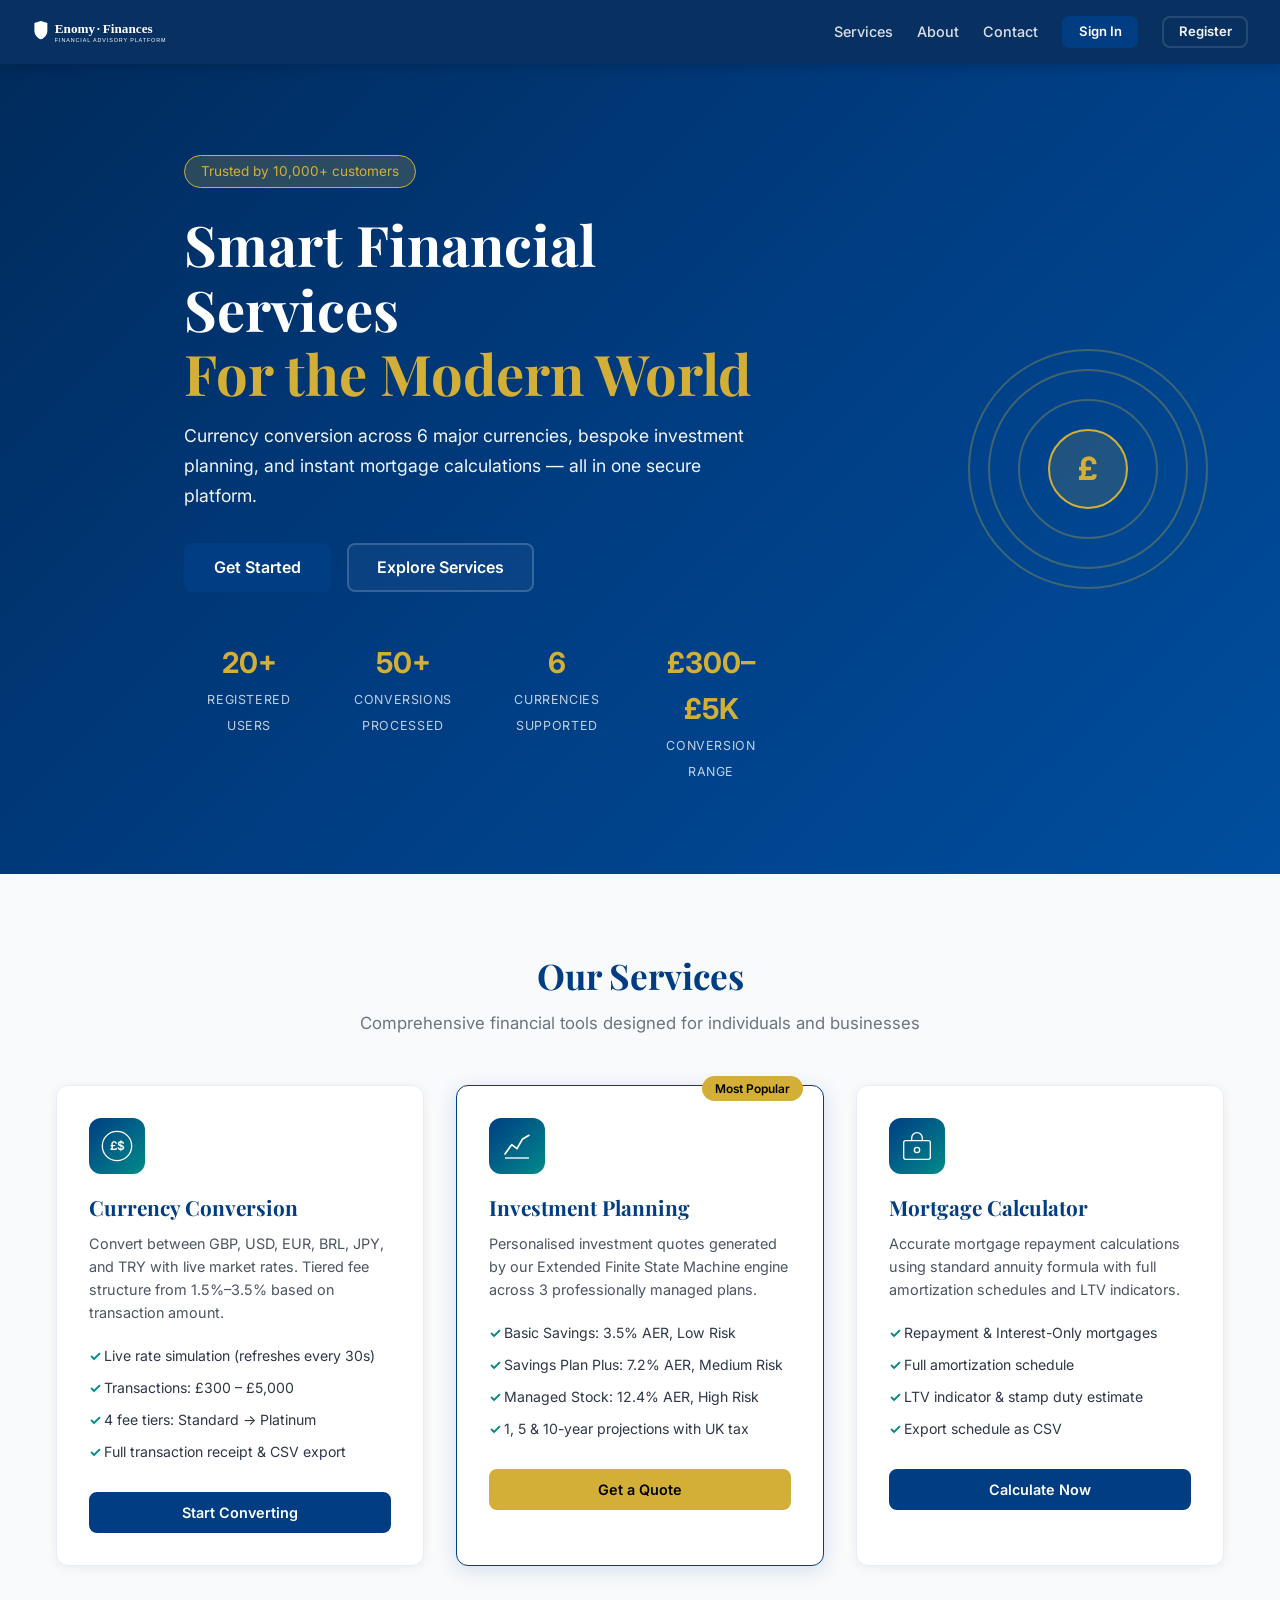
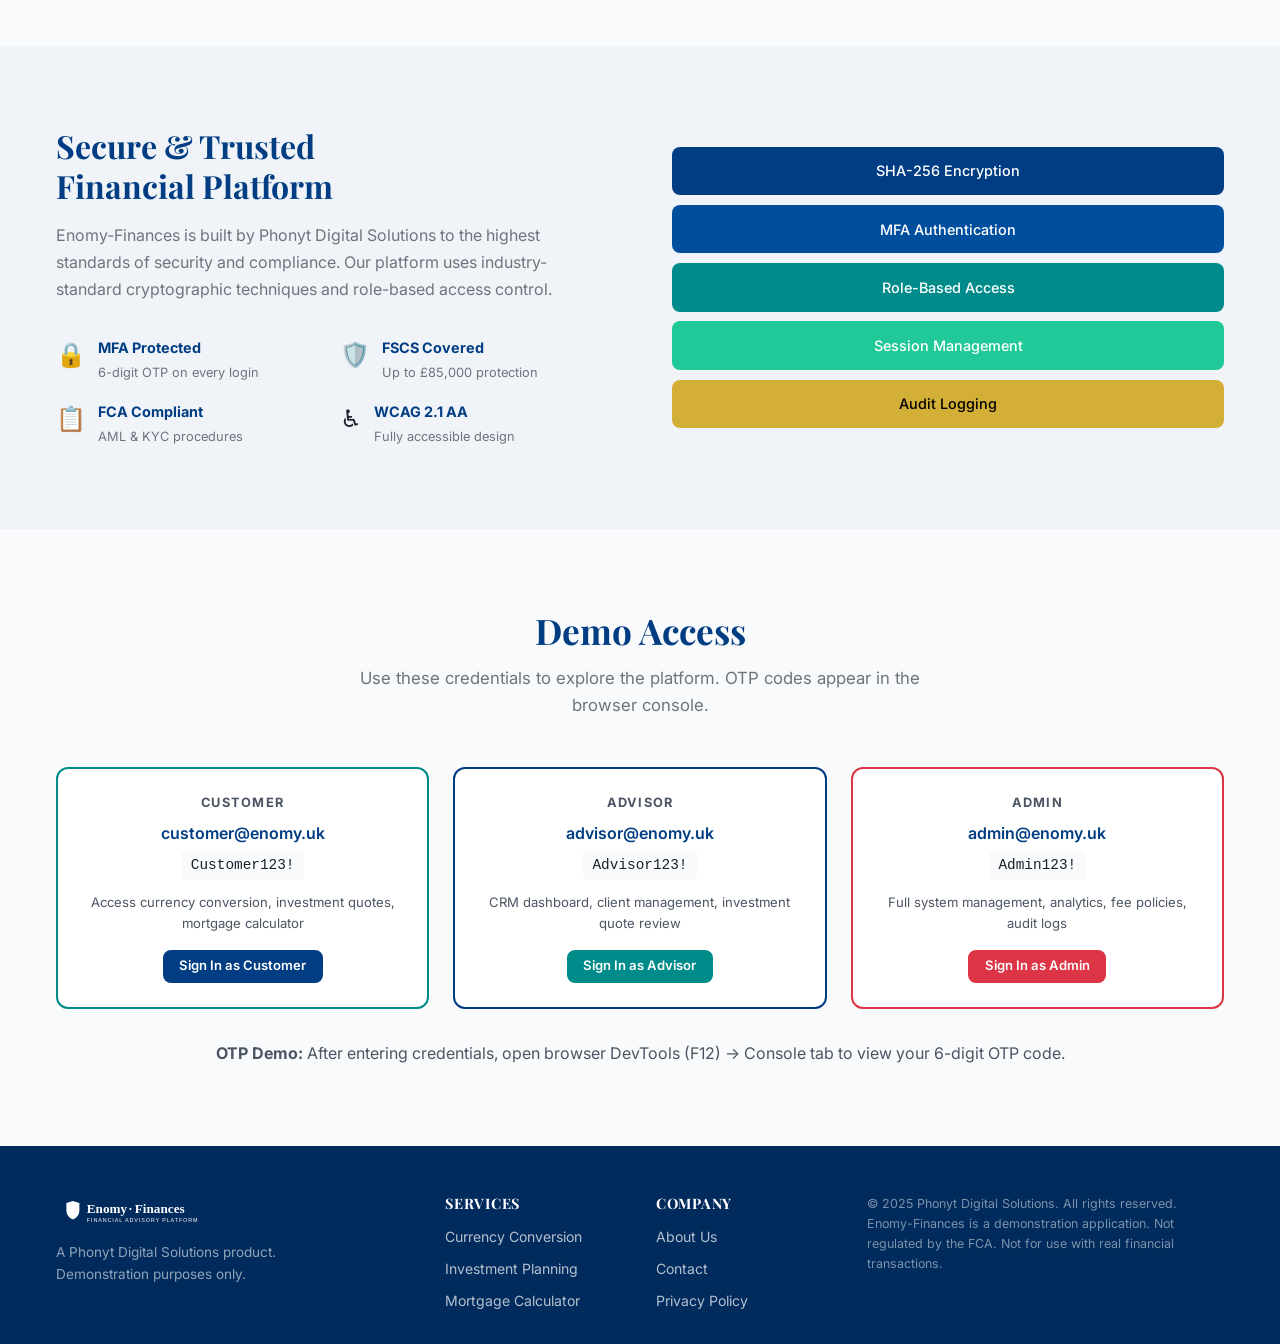
==== commit 3f5d09fc: "Updated invisible buttons and headings" ====
--- a/index.html
+++ b/index.html
@@ -19,9 +19,9 @@
 
   <!-- ── Navbar ──────────────────────────────────────────────── -->
   <nav class="navbar" role="navigation" aria-label="Main navigation">
-    <div class="navbar__brand">
+    <a href="index.html" class="navbar__brand" aria-label="Enomy-Finances home">
       <img src="assets/images/logo.svg" alt="Enomy-Finances logo" class="navbar__logo" width="180" height="40">
-    </div>
+    </a>
     <button class="navbar__toggle" id="navbar-toggle" aria-expanded="false" aria-controls="navbar-links" aria-label="Toggle navigation">
       <span></span><span></span><span></span>
     </button>
@@ -871,9 +871,9 @@
     .hero { display: flex; align-items: center; min-height: 90vh; background: linear-gradient(135deg, #002B5C 0%, #003D82 50%, #004E9E 100%); color: #fff; overflow: hidden; position: relative; padding: 4rem 2rem; }
     .hero__content { flex: 1; max-width: 640px; z-index: 1; }
     .hero__badge { display: inline-block; background: rgba(212,175,55,0.2); color: #D4AF37; border: 1px solid #D4AF37; padding: .3rem 1rem; border-radius: 20px; font-size: .85rem; margin-bottom: 1.5rem; }
-    .hero__title { font-size: clamp(2.2rem, 5vw, 3.5rem); font-family: 'Playfair Display', serif; margin-bottom: 1rem; line-height: 1.15; }
+    .hero__title { color: #fff; font-size: clamp(2.2rem, 5vw, 3.5rem); font-family: 'Playfair Display', serif; margin-bottom: 1rem; line-height: 1.15; }
     .hero__title--accent { color: #D4AF37; }
-    .hero__subtitle { font-size: 1.1rem; opacity: .85; margin-bottom: 2rem; line-height: 1.7; }
+    .hero__subtitle { font-size: 1.1rem; opacity: .95; margin-bottom: 2rem; line-height: 1.7; }
     .hero__cta { display: flex; gap: 1rem; flex-wrap: wrap; margin-bottom: 3rem; }
     .hero__stats { display: grid; grid-template-columns: repeat(4, 1fr); gap: 1.5rem; }
     .hero__stat { text-align: center; }
@@ -901,9 +901,9 @@
     .service-card__badge { position: absolute; top: -10px; right: 20px; background: #D4AF37; color: #000; padding: .2rem .8rem; border-radius: 20px; font-size: .75rem; font-weight: 600; }
     .service-card__icon { width: 56px; height: 56px; background: linear-gradient(135deg, #003D82, #008B8B); border-radius: 12px; padding: 12px; margin-bottom: 1.25rem; color: #fff; }
     .service-card__title { font-size: 1.3rem; font-family: 'Playfair Display', serif; color: #003D82; margin-bottom: .75rem; }
-    .service-card__desc { color: #6C757D; font-size: .9rem; margin-bottom: 1rem; line-height: 1.6; }
+    .service-card__desc { color: var(--c-muted); font-size: .9rem; margin-bottom: 1rem; line-height: 1.6; }
     .service-card__features { list-style: none; padding: 0; margin-bottom: 1.5rem; }
-    .service-card__features li { padding: .3rem 0; color: #4A5568; font-size: .88rem; }
+    .service-card__features li { padding: .3rem 0; color: var(--c-text-2); font-size: .88rem; }
     .service-card__features li::before { content: '✓ '; color: #008B8B; font-weight: 700; }
     .service-card__cta { width: 100%; }
 
@@ -928,10 +928,10 @@
     .demo-cred-card--customer { border-color: #008B8B; }
     .demo-cred-card--advisor  { border-color: #003D82; }
     .demo-cred-card--admin    { border-color: #DC3545; }
-    .demo-cred-card__role { font-size: .8rem; font-weight: 700; text-transform: uppercase; letter-spacing: .1em; color: #6C757D; margin-bottom: .5rem; }
+    .demo-cred-card__role { font-size: .8rem; font-weight: 700; text-transform: uppercase; letter-spacing: .1em; color: var(--c-muted); margin-bottom: .5rem; }
     .demo-cred-card__email { font-size: 1rem; font-weight: 600; color: #003D82; margin-bottom: .25rem; }
     .demo-cred-card__pass { font-family: monospace; font-size: .9rem; background: #F8FAFC; padding: .2rem .6rem; border-radius: 4px; margin-bottom: .75rem; display: inline-block; }
-    .demo-cred-card__note { font-size: .82rem; color: #6C757D; margin-bottom: 1rem; }
+    .demo-cred-card__note { font-size: .82rem; color: var(--c-muted); margin-bottom: 1rem; }
 
     .footer { background: #002B5C; color: rgba(255,255,255,.8); padding: 3rem 2rem 1.5rem; }
     .footer__inner { display: grid; grid-template-columns: 2fr 1fr 1fr 2fr; gap: 2rem; }
@@ -965,5 +965,17 @@
       .footer__inner { grid-template-columns: 1fr; }
     }
   </style>
+  <script>
+    // Load the visibility debug helper only when ?debug=1 is present in the URL.
+    try{
+      if (new URLSearchParams(window.location.search).get('debug') === '1') {
+        const s = document.createElement('script');
+        s.src = 'js/visibility-debug.js';
+        s.defer = true;
+        document.body.appendChild(s);
+        console.info('visibility-debug: script injected');
+      }
+    }catch(e){console.warn('visibility-debug: failed to inject', e)}
+  </script>
 </body>
 </html>
--- a/css/global.css
+++ b/css/global.css
@@ -18,14 +18,14 @@
   --c-danger:        #DC3545;
   --c-info:          #17A2B8;
   --c-accent:        #20c997;
-  --c-muted:         #6C757D;
+  --c-muted:         #4B5563;
   --c-white:         #FFFFFF;
   --c-bg:            #F0F4F8;
   --c-surface:       #FFFFFF;
   --c-border:        #E2E8F0;
   --c-text:          #1A202C;
-  --c-text-2:        #4A5568;
-  --c-text-3:        #718096;
+  --c-text-2:        #2D3748;
+  --c-text-3:        #4A5568;
 
   --font-sans:  'Inter', 'Segoe UI', system-ui, sans-serif;
   --font-serif: 'Playfair Display', Georgia, serif;
--- a/css/components.css
+++ b/css/components.css
@@ -43,6 +43,21 @@
   border: none;
   padding: .5rem;
   cursor: pointer;
+}
+/* Ensure ghost-style buttons remain visible on dark surfaces (navbar, sidebar, footer) */
+.navbar .btn-ghost,
+.sidebar .btn-ghost,
+.footer .btn-ghost {
+  color: rgba(255,255,255,.95);
+  border-color: rgba(255,255,255,.12);
+  background: transparent;
+}
+.navbar .btn-ghost:hover,
+.sidebar .btn-ghost:hover,
+.footer .btn-ghost:hover {
+  background: rgba(255,255,255,.08);
+  color: #fff;
+  border-color: rgba(255,255,255,.18);
 }
 .navbar__toggle span {
   display: block;
@@ -433,6 +448,18 @@
   border-color: var(--c-primary);
 }
 .btn-ghost:hover:not(:disabled) { background: var(--c-primary); color: #fff; }
+.hero .btn-ghost,
+.hero .btn-ghost:link,
+.hero .btn-ghost:visited {
+  color: #fff; /* ensure visible on dark hero */
+  border-color: rgba(255,255,255,.18);
+  background: rgba(255,255,255,0.04);
+}
+.hero .btn-ghost:hover:not(:disabled) {
+  background: rgba(255,255,255,0.12);
+  color: #fff;
+}
+
 
 .btn-accent { background: var(--c-gold); color: #000; border-color: var(--c-gold); }
 .btn-accent:hover:not(:disabled) { background: #C4A025; }
